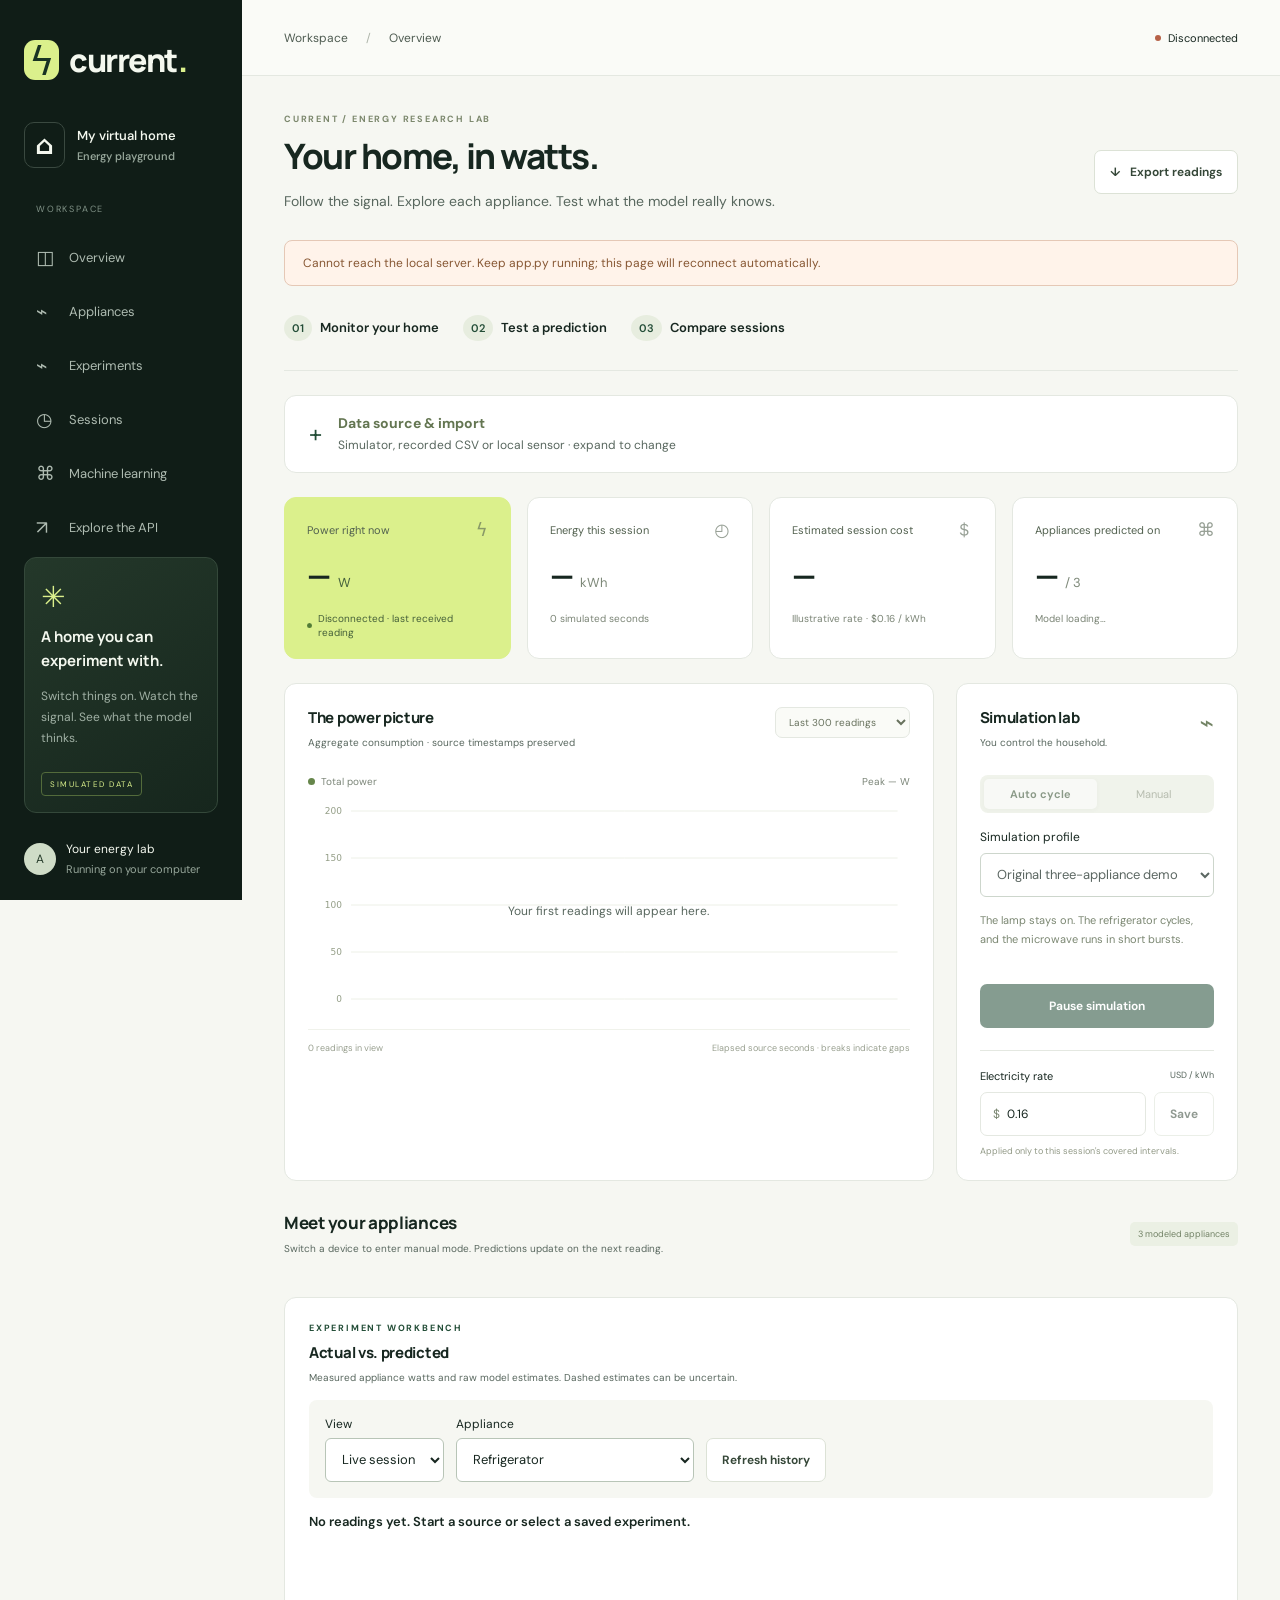
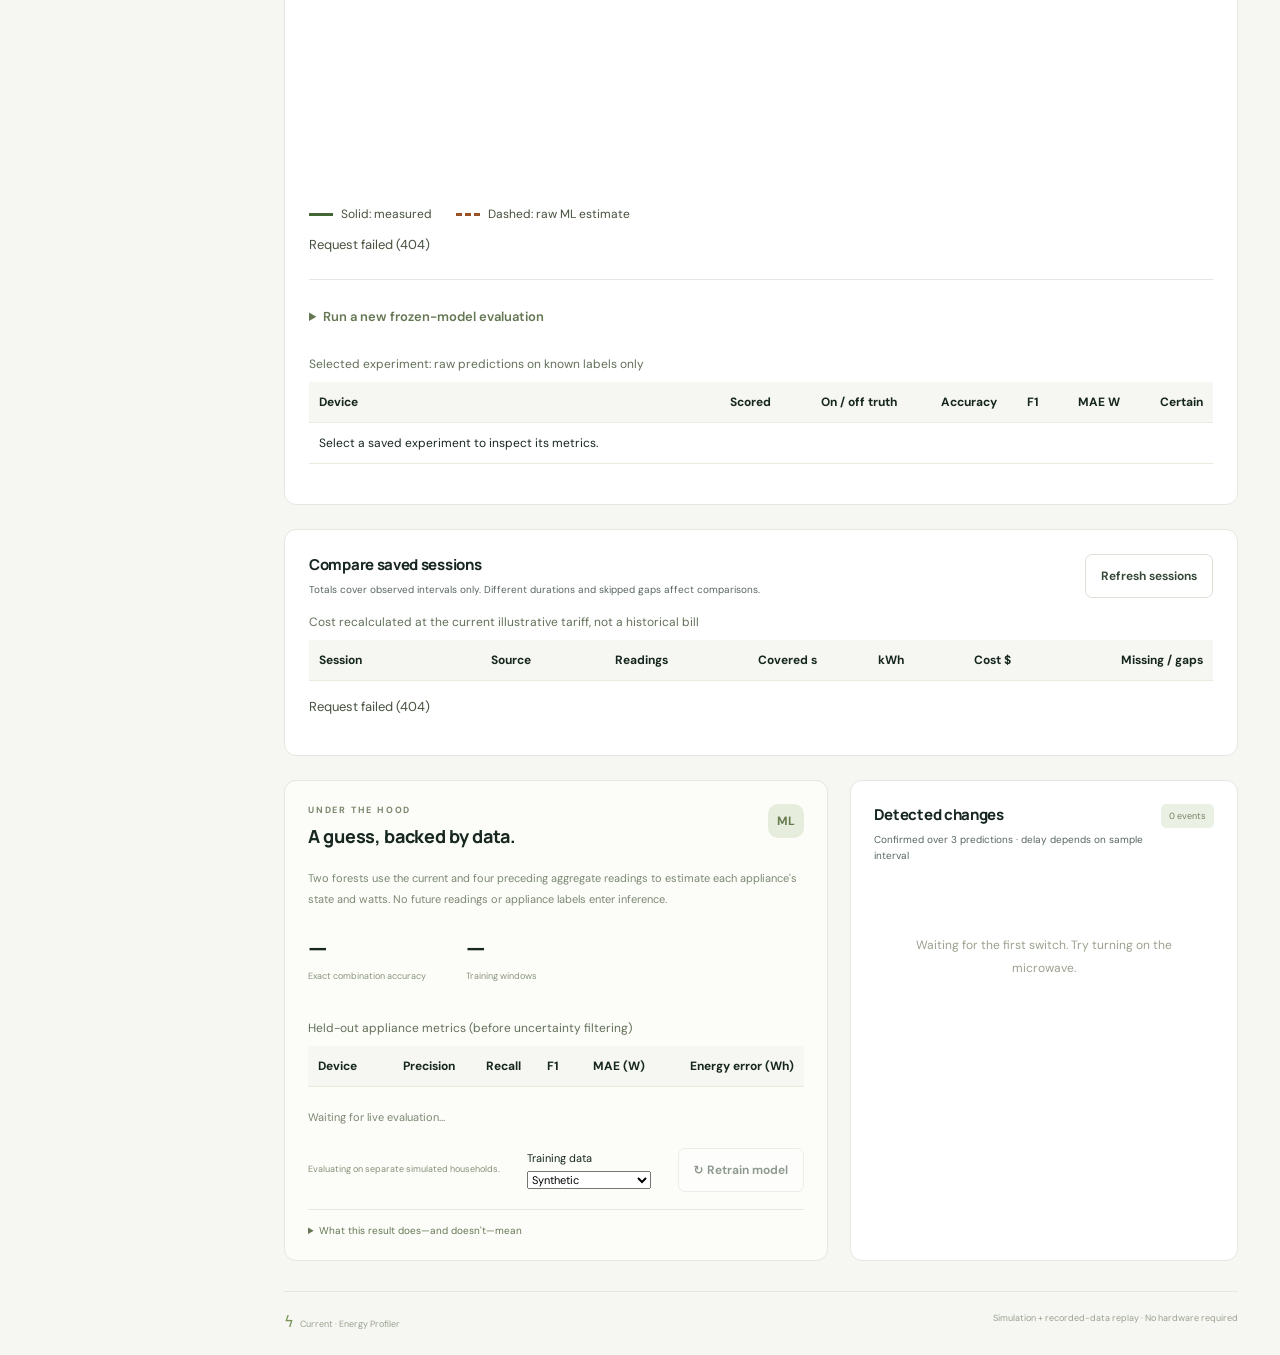
==== static/index.html @ 3058e05d "feat: clarify dashboard navigation and research workspace layout" ====
<!doctype html>
<html lang="en">
  <head>
    <meta charset="UTF-8" />
    <meta name="viewport" content="width=device-width, initial-scale=1" />
    <meta name="theme-color" content="#101b17" />
    <title>Current — Energy Profiler</title>
    <link rel="stylesheet" href="/static/style.css" />
    <script src="/static/app.js" defer></script>
    <script src="/static/experiments.js" defer></script>
  </head>
  <body>
    <a class="skip-link" href="#overview">Skip to dashboard</a>
    <aside class="sidebar">
      <a class="brand" href="#overview"
        ><span class="brand-mark">ϟ</span> current<span class="brand-dot"
          >.</span
        ></a
      >
      <div class="workspace">
        <span class="house-icon">⌂</span>
        <div>My virtual home<small>Energy playground</small></div>
      </div>
      <div class="nav-label">WORKSPACE</div>
      <nav aria-label="Main navigation">
        <a class="nav-item" href="#overview"><span>◫</span> Overview</a>
        <a class="nav-item" href="#appliances"><span>⌁</span> Appliances</a>
        <a class="nav-item" href="#research"><span>⌁</span> Experiments</a>
        <a class="nav-item" href="#sessions"><span>◷</span> Sessions</a>
        <a class="nav-item" href="#model"><span>⌘</span> Machine learning</a>
        <a class="nav-item" href="/docs" target="_blank" rel="noopener"
          ><span>↗</span> Explore the API</a
        >
      </nav>
      <div class="side-note">
        <span class="small-spark">✳</span>
        <h3>A home you can experiment with.</h3>
        <p>Switch things on. Watch the signal. See what the model thinks.</p>
        <span class="simulation-label" id="source-badge">SIMULATED DATA</span>
      </div>
      <div class="sidebar-footer">
        <span class="avatar">A</span>
        <div>Your energy lab<small>Running on your computer</small></div>
      </div>
    </aside>

    <main id="overview">
      <header class="topbar">
        <div class="breadcrumb">Workspace <span>/</span> Overview</div>
        <span id="connection" class="connection">Connecting…</span>
      </header>
      <div class="content">
        <section class="page-heading">
          <div>
            <div class="eyebrow">CURRENT / ENERGY RESEARCH LAB</div>
            <h1>Your home, in watts.</h1>
            <p>Follow the signal. Explore each appliance. Test what the model really knows.</p>
          </div>
          <a
            class="button secondary export"
            href="/api/export.csv"
            aria-label="Export readings as CSV"
            >↓ <span>Export readings</span></a
          >
        </section>
        <div id="error" class="error" role="alert" hidden></div>
        <nav class="journey" aria-label="Dashboard sections">
          <a href="#overview"><span>01</span> Monitor your home</a>
          <a href="#research"><span>02</span> Test a prediction</a>
          <a href="#sessions"><span>03</span> Compare sessions</a>
        </nav>
        <details class="panel source-panel" id="data-source">
          <summary><span><strong id="source-heading">Data source & import</strong><small>Simulator, recorded CSV or local sensor · expand to change</small></span></summary>
          <p class="research-note">Data stays on the server running this app. Changing source starts a new session; saved readings remain available.</p>
          <form id="replay-form" class="source-controls">
            <label>Recording <input id="csv-file" type="file" accept=".csv,text/csv" required /></label>
            <label>Sample interval (seconds) <input id="cadence" type="number" min="0.001" max="3600" step="any" value="1" required /></label>
            <button id="upload" class="button secondary" type="submit">Load CSV</button>
          </form>
          <div class="source-controls">
            <button id="source-simulator" class="button secondary">Start simulator</button>
            <button id="source-replay" class="button secondary">Replay CSV / restart</button>
            <button id="source-sensor" class="button secondary">Wait for local sensor</button>
            <span id="replay-status" role="status">No recording loaded.</span>
          </div>
          <details><summary>CSV format and missing data</summary>
            <p>Required: timestamp,total_watts. Optional measured watts: lamp,refrigerator,microwave.
              Timestamps need a timezone (e.g. 2026-01-01T00:00:00Z). Blank watts mean unknown, not off.
              Use one household per file; 5 MB / 50,000 rows maximum. Replay runs one row per wall-clock second,
              but energy and chart time use original timestamps. Models must match the recording's sample interval.</p>
          </details>
        </details>

        <section class="stats" aria-label="Session statistics">
          <article class="stat primary">
            <div class="stat-label">Power right now <span>ϟ</span></div>
            <div class="stat-number">
              <span id="power">—</span><small>W</small>
            </div>
            <div class="stat-foot">
              <span class="live-dot"></span
              ><span id="power-note">Waiting for a reading</span>
            </div>
          </article>
          <article class="stat">
            <div class="stat-label">Energy this session <span>◴</span></div>
            <div class="stat-number">
              <span id="energy">—</span><small>kWh</small>
            </div>
            <div class="stat-foot" id="duration">0 simulated seconds</div>
          </article>
          <article class="stat">
            <div class="stat-label">Estimated session cost <span>＄</span></div>
            <div class="stat-number"><span id="cost">—</span></div>
            <div class="stat-foot" id="tariff-note">
              Illustrative rate · $0.16 / kWh
            </div>
          </article>
          <article class="stat">
            <div class="stat-label">Appliances predicted on <span>⌘</span></div>
            <div class="stat-number">
              <span id="active">—</span><small>/ 3</small>
            </div>
            <div class="stat-foot" id="score">Model loading…</div>
          </article>
        </section>

        <div class="main-grid">
          <section class="panel chart-panel">
            <div class="panel-heading">
              <div>
                <h2>The power picture</h2>
                <p>Aggregate consumption · source timestamps preserved</p>
              </div>
              <select id="range" aria-label="Chart time range">
                <option value="60">Last 60 readings</option>
                <option value="300" selected>Last 300 readings</option>
                <option value="3600">Last 3,600 readings</option>
              </select>
            </div>
            <div class="chart-key">
              <span><i class="key-dot"></i>Total power</span
              ><span id="peak">Peak — W</span>
            </div>
            <div class="chart-wrap">
              <canvas
                id="chart"
                role="img"
                aria-label="Live total power chart"
              ></canvas>
              <div id="chart-empty">Your first readings will appear here.</div>
            </div>
            <div class="chart-caption">
              <span id="chart-count">0 readings in view</span
              ><span>Elapsed source seconds · breaks indicate gaps</span>
            </div>
          </section>

          <section class="panel lab-panel">
            <div class="panel-heading">
              <div>
                <h2>Simulation lab</h2>
                <p>You control the household.</p>
              </div>
              <span class="lab-icon">⌁</span>
            </div>
            <div class="mode-switch" role="group" aria-label="Simulation mode">
              <button id="auto" aria-pressed="true">Auto cycle</button
              ><button id="manual" aria-pressed="false">Manual</button>
            </div>
            <label class="profile-label">Simulation profile
              <select id="simulation-profile">
                <option value="classic">Original three-appliance demo</option>
                <option value="realistic">Realistic cycles + background + noise</option>
                <option value="expanded">Realistic + experimental washer</option>
              </select>
            </label>
            <p id="mode-description" class="mode-description">
              The lamp stays on. The refrigerator cycles, and the microwave runs
              in short bursts.
            </p>
            <button id="pause" class="button dark full-width">
              Pause simulation
            </button>
            <div class="tariff-section">
              <label for="rate">Electricity rate <span>USD / kWh</span></label>
              <form id="rate-form">
                <div class="input-prefix">
                  <span>$</span
                  ><input
                    id="rate"
                    type="number"
                    min="0"
                    max="10"
                    step="0.001"
                    value="0.16"
                    required
                    aria-label="Electricity rate in dollars per kilowatt-hour"
                  />
                </div>
                <button class="button secondary" type="submit">Save</button>
              </form>
              <small>Applied only to this session's covered intervals.</small>
            </div>
          </section>
        </div>

        <section id="appliances" class="appliances-section">
          <div class="section-heading">
            <div>
              <h2>Meet your appliances</h2>
              <p>
                Switch a device to enter manual mode. Predictions update on the
                next reading.
              </p>
            </div>
            <span class="pill">3 modeled appliances</span>
          </div>
          <div class="appliance-grid" id="appliance-cards"></div>
        </section>

        <section class="panel research-panel" id="research" aria-labelledby="research-heading">
          <div class="panel-heading"><div><div class="eyebrow">EXPERIMENT WORKBENCH</div><h2 id="research-heading">Actual vs. predicted</h2>
            <p>Measured appliance watts and raw model estimates. Dashed estimates can be uncertain.</p></div></div>
          <div class="source-controls">
            <label>View <select id="experiment-view"><option value="">Live session</option></select></label>
            <label>Appliance <select id="comparison-device">
              <option value="refrigerator">Refrigerator</option><option value="lamp">Lamp</option>
              <option value="microwave">Microwave</option><option value="washing_machine">Washing machine (experimental)</option>
            </select></label>
            <button id="refresh-experiments" class="button secondary">Refresh history</button>
          </div>
          <p id="comparison-summary" class="research-note" role="status">Waiting for readings.</p>
          <svg id="comparison-chart" viewBox="0 0 800 230" role="img" aria-label="Appliance measured and estimated power"></svg>
          <div class="comparison-key"><span>Solid: measured</span><span>Dashed: raw ML estimate</span></div>
          <p id="experiment-note" class="research-note"></p>
          <details class="evaluation-settings">
          <summary>Run a new frozen-model evaluation</summary>
          <form id="experiment-form" class="source-controls">
            <label>Frozen-model test <select id="experiment-policy">
              <option value="strict">Strict model timing</option>
              <option value="sample_window">Native-window diagnostic (timing mismatch allowed)</option>
            </select></label>
            <button id="run-experiment" class="button dark">Evaluate loaded CSV — no retraining</button>
          </form>
          <p class="research-note">Diagnostic mode uses consecutive recorded samples and resets across gaps over 16 seconds.
            Its window duration differs from training. It is a stress test, not live validation. Maximum 10,000 rows.</p>
          </details>
          <div class="metrics-scroll"><table class="metrics-table">
            <caption>Selected experiment: raw predictions on known labels only</caption>
            <thead><tr><th>Device</th><th>Scored</th><th>On / off truth</th><th>Accuracy</th><th>F1</th><th>MAE W</th><th>Certain</th></tr></thead>
            <tbody id="experiment-metrics"></tbody>
          </table></div>
          <p id="washer-status" class="research-note"></p>
        </section>
        <section class="panel research-panel" id="sessions" aria-labelledby="sessions-heading">
          <div class="panel-heading"><div><h2 id="sessions-heading">Compare saved sessions</h2>
            <p>Totals cover observed intervals only. Different durations and skipped gaps affect comparisons.</p></div>
            <button id="refresh-sessions" class="button secondary">Refresh sessions</button></div>
          <div class="metrics-scroll"><table class="metrics-table">
            <caption>Cost recalculated at the current illustrative tariff, not a historical bill</caption>
            <thead><tr><th>Session</th><th>Source</th><th>Readings</th><th>Covered s</th><th>kWh</th><th>Cost $</th><th>Missing / gaps</th></tr></thead>
            <tbody id="session-metrics"></tbody>
          </table></div>
          <p id="session-status" class="research-note" role="status"></p>
        </section>
        <div class="bottom-grid">
          <section id="model" class="panel model-panel">
            <div class="panel-heading">
              <div>
                <div class="eyebrow">UNDER THE HOOD</div>
                <h2>A guess, backed by data.</h2>
              </div>
              <span class="model-badge">ML</span>
            </div>
            <p class="model-intro">
              Two forests use the current and four preceding aggregate readings to estimate
              each appliance's state and watts. No future readings or appliance labels enter inference.
            </p>
            <div class="model-metrics">
              <div>
                <strong id="accuracy">—</strong
                ><span>Exact combination accuracy</span>
              </div>
              <div>
                <strong id="training-count">—</strong
                ><span>Training windows</span>
              </div>
            </div>
            <div id="per-device" class="per-device"></div>
            <div class="metrics-scroll"><table class="metrics-table">
              <caption>Held-out appliance metrics (before uncertainty filtering)</caption>
              <thead><tr><th>Device</th><th>Precision</th><th>Recall</th><th>F1</th><th>MAE (W)</th><th>Energy error (Wh)</th></tr></thead>
              <tbody id="metric-rows"></tbody>
            </table></div>
            <p id="baselines" class="model-intro"></p>
            <p id="live-metrics" class="model-intro">Waiting for live evaluation…</p>
            <div class="model-footer">
              <span id="evaluation"
                >Evaluating on separate simulated households.</span
              ><label>Training data <select id="train-source"><option value="synthetic">Synthetic</option><option value="recorded">Loaded labeled CSV</option></select></label><button class="button secondary" id="train">
                ↻ Retrain model
              </button>
            </div>
            <details>
              <summary>What this result does—and doesn't—mean</summary>
              <p id="limitation"></p>
              <p>
                Synthetic evaluation always uses the same 20 held-out households. Recorded training splits
                raw time 70/30 before building windows. Blank labels are excluded, not filled with zero.
                Uploaded data is not automatically proof of real-household accuracy.
              </p>
              <p id="model-provenance"></p>
              <a href="/api/model/report" target="_blank" rel="noopener">Open full evaluation report (JSON)</a>
            </details>
          </section>

          <section class="panel event-panel">
            <div class="panel-heading">
              <div>
                <h2>Detected changes</h2>
                <p>Confirmed over 3 predictions · delay depends on sample interval</p>
              </div>
              <span id="event-count" class="pill">0 events</span>
            </div>
            <ol id="events" class="events">
              <li class="empty-event">
                Waiting for the first switch. Try turning on the microwave.
              </li>
            </ol>
          </section>
        </div>
        <footer class="page-footer">
          <span
            ><span class="brand-mini">ϟ</span> Current · Energy Profiler</span
          ><span>Simulation + recorded-data replay · No hardware required</span>
        </footer>
      </div>
    </main>
    <div id="toast" class="toast" role="status" hidden></div>
  </body>
</html>
---- static/style.css ----
@import url("https://fonts.googleapis.com/css2?family=DM+Sans:wght@400;450;500;550;600;650;700&family=Manrope:wght@400;500;600;650;700;750;800&display=swap");

:root {
  --ink: #172720;
  --muted: #58675e;
  --line: #e4e8e1;
  --paper: #f6f7f2;
  --green: #234d37;
  --lime: #dbf08c;
  --white: #fff;
  --radius: 12px;
  font-family: "DM Sans", system-ui, sans-serif;
  color: var(--ink);
  background: var(--paper);
  font-synthesis: none;
}
* {
  box-sizing: border-box;
}
body {
  margin: 0;
}
button,
input,
select {
  font: inherit;
}
button,
a,
select,
input {
  touch-action: manipulation;
}
button,
a {
  -webkit-tap-highlight-color: transparent;
}
button {
  cursor: pointer;
}
a {
  color: inherit;
  text-decoration: none;
}
button:disabled {
  cursor: wait;
  opacity: 0.55;
}
button:focus-visible,
a:focus-visible,
input:focus-visible,
select:focus-visible,
summary:focus-visible {
  outline: 3px solid #789b37;
  outline-offset: 4px;
}
[hidden] {
  display: none !important;
}
html {
  scroll-behavior: smooth;
  scroll-padding-top: 30px;
}
.sidebar {
  position: fixed;
  inset: 0 auto 0 0;
  width: 242px;
  background: #101d17;
  color: #f4f8ef;
  padding: 38px 24px 24px;
  display: flex;
  flex-direction: column;
  z-index: 5;
}
.brand {
  font-family: Manrope, sans-serif;
  font-size: 32px;
  font-weight: 800;
  letter-spacing: -1.5px;
  display: flex;
  align-items: center;
  gap: 10px;
}
.brand-mark {
  display: grid;
  place-items: center;
  background: var(--lime);
  color: #183323;
  width: 35px;
  height: 40px;
  border-radius: 11px;
  font-size: 39px;
  line-height: 1;
}
.brand-dot {
  color: var(--lime);
  margin-left: -9px;
}
.workspace {
  display: flex;
  align-items: center;
  gap: 12px;
  margin: 40px 0 35px;
  font-size: 13px;
  font-weight: 550;
}
.workspace small,
.sidebar-footer small {
  display: block;
  font-size: 11px;
  color: #96a69a;
  margin-top: 5px;
}
.house-icon {
  border: 1px solid #3a4940;
  border-radius: 10px;
  padding: 5px 10px;
  font-size: 26px;
}
.nav-label {
  font-size: 9px;
  letter-spacing: 1.8px;
  color: #809287;
  margin-bottom: 14px;
  padding-left: 12px;
}
.nav-item {
  display: flex;
  gap: 13px;
  align-items: center;
  padding: 13px 12px;
  font-size: 13px;
  color: #aebbb1;
  border-radius: 8px;
  margin: 3px 0;
}
.nav-item:focus-visible {
  background: #27392b;
  color: var(--lime);
}
.nav-item:hover {
  background: #26372c;
  color: white;
}
.nav-item span {
  font-size: 19px;
  width: 20px;
}
.side-note {
  margin-top: auto;
  border: 1px solid #34483a;
  background: linear-gradient(145deg, #24382a, #16261d);
  border-radius: 12px;
  padding: 20px 16px;
}
.small-spark {
  color: var(--lime);
  font-size: 29px;
}
.side-note h3 {
  font-family: Manrope, sans-serif;
  font-size: 15px;
  line-height: 1.65;
  margin: 9px 0;
}
.side-note p {
  color: #a0b0a4;
  font-size: 12px;
  line-height: 1.75;
  margin-bottom: 22px;
}
.simulation-label {
  font-size: 8px;
  letter-spacing: 1.5px;
  color: var(--lime);
  border: 1px solid #536b3b;
  padding: 6px 8px;
  border-radius: 4px;
}
.sidebar-footer {
  display: flex;
  align-items: center;
  gap: 10px;
  font-size: 12px;
  margin-top: 28px;
}
.avatar {
  display: grid;
  place-items: center;
  width: 32px;
  height: 32px;
  border-radius: 50%;
  background: #cfdcc7;
  color: #273c2b;
}
main {
  margin-left: 242px;
}
.topbar {
  height: 76px;
  display: flex;
  align-items: center;
  justify-content: space-between;
  padding: 0 42px;
  border-bottom: 1px solid var(--line);
  background: #fafbf7;
}
.breadcrumb {
  font-size: 12px;
  color: #4e5b51;
}
.breadcrumb span {
  margin: 0 15px;
  color: #adb4a9;
}
.connection {
  font-size: 11px;
  display: flex;
  align-items: center;
  gap: 7px;
}
.connection:before {
  content: "";
  width: 6px;
  height: 6px;
  background: #a3a7a2;
  border-radius: 50%;
}
.connection.online:before {
  background: #639441;
  box-shadow: 0 0 0 4px #edf3e4;
}
.connection.offline:before {
  background: #b66147;
}
.content {
  max-width: 1550px;
  margin: auto;
  padding: 37px 42px 18px;
}
.page-heading {
  display: flex;
  justify-content: space-between;
  align-items: center;
  gap: 20px;
  margin-bottom: 28px;
}
.eyebrow {
  font-size: 9px;
  letter-spacing: 1.8px;
  font-weight: 700;
  color: #7b876c;
}
.page-heading h1 {
  font-family: Manrope, sans-serif;
  font-size: 35px;
  line-height: 1.3;
  letter-spacing: -1.5px;
  margin: 9px 0 10px;
  font-weight: 750;
}
.page-heading p,
.section-heading p {
  font-size: 14px;
  color: var(--muted);
  margin: 0;
  line-height: 1.6;
}
.button {
  display: inline-flex;
  align-items: center;
  justify-content: center;
  gap: 9px;
  border-radius: 7px;
  padding: 10px 15px;
  font-size: 12px;
  font-weight: 650;
  border: 1px solid transparent;
  white-space: nowrap;
  min-height: 44px;
}
.secondary {
  border-color: #dce2d6;
  background: #fff;
  color: #344637;
}
.secondary:hover {
  background: #edf2e5;
}
.dark {
  background: var(--green);
  color: white;
}
.dark:hover {
  background: #326448;
}
.full-width {
  width: 100%;
}
.export {
  margin-top: 20px;
}
.stats {
  display: grid;
  grid-template-columns: repeat(4, minmax(0, 1fr));
  gap: 16px;
  margin-bottom: 24px;
}
.stat {
  background: white;
  border: 1px solid var(--line);
  border-radius: var(--radius);
  padding: 20px 22px 18px;
  min-height: 151px;
}
.stat.primary {
  background: var(--lime);
  border-color: var(--lime);
}
.stat-label {
  display: flex;
  justify-content: space-between;
  gap: 8px;
  align-items: center;
  font-size: 11px;
  color: #52614f;
}
.stat-label > span {
  font-size: 18px;
  opacity: 0.6;
}
.stat-number {
  font-family: Manrope, sans-serif;
  display: flex;
  align-items: baseline;
  gap: 8px;
  margin: 12px 0 16px;
  font-size: 31px;
  font-weight: 750;
  letter-spacing: -1.2px;
  font-variant-numeric: tabular-nums;
}
.stat-number small {
  font-family: "DM Sans", sans-serif;
  font-size: 13px;
  color: #7e8979;
  letter-spacing: 0;
  font-weight: 400;
}
.stat.primary small {
  color: #45613c;
}
.stat-foot {
  display: flex;
  align-items: center;
  gap: 6px;
  font-size: 10px;
  color: #7a8475;
  line-height: 1.4;
}
.primary .stat-foot {
  color: #456039;
}
.live-dot {
  height: 5px;
  width: 5px;
  border-radius: 50%;
  background: #527c36;
}
.main-grid {
  display: grid;
  grid-template-columns: minmax(0, 2.3fr) minmax(260px, 1fr);
  gap: 22px;
}
.panel {
  background: #fff;
  border: 1px solid var(--line);
  border-radius: var(--radius);
  padding: 23px;
}
.panel-heading {
  display: flex;
  align-items: flex-start;
  justify-content: space-between;
  gap: 14px;
}
.panel-heading h2,
.section-heading h2 {
  font-family: Manrope, sans-serif;
  font-weight: 750;
  font-size: 15px;
  letter-spacing: -0.3px;
  margin: 0 0 7px;
}
.panel-heading p {
  font-size: 10px;
  color: var(--muted);
  margin: 0;
  line-height: 1.6;
}
.panel-heading select {
  border: 1px solid var(--line);
  border-radius: 7px;
  background: #fafbf7;
  color: #68725e;
  padding: 7px 9px;
  font-size: 10px;
  max-width: 145px;
}
.chart-key {
  display: flex;
  justify-content: space-between;
  margin: 24px 0 5px;
  font-size: 10px;
  color: #7b8578;
}
.chart-key > span:first-child {
  display: flex;
  align-items: center;
  gap: 6px;
}
.key-dot {
  width: 7px;
  height: 7px;
  border-radius: 50%;
  background: #66864b;
  display: inline-block;
}
.chart-wrap {
  position: relative;
  height: 236px;
  width: 100%;
}
canvas {
  display: block;
  height: 100%;
  width: 100%;
}
#chart-empty {
  position: absolute;
  inset: 0;
  display: grid;
  place-items: center;
  color: var(--muted);
  font-size: 12px;
}
.chart-caption {
  display: flex;
  justify-content: space-between;
  border-top: 1px solid #f0f2eb;
  padding-top: 12px;
  font-size: 9px;
  color: #99a090;
  gap: 8px;
}
.lab-icon {
  font-size: 24px;
  color: #738465;
}
.mode-switch {
  display: grid;
  grid-template-columns: 1fr 1fr;
  background: #f0f3eb;
  border-radius: 8px;
  padding: 4px;
  margin-top: 24px;
}
.mode-switch button {
  background: transparent;
  border: 0;
  color: #89917f;
  font-size: 11px;
  padding: 8px;
  border-radius: 5px;
}
.mode-switch button[aria-pressed="true"] {
  background: white;
  color: #3a5238;
  box-shadow: 0 1px 5px #20321a0b;
  font-weight: 650;
}
.mode-description {
  font-size: 11px;
  line-height: 1.7;
  color: #7b8772;
  min-height: 55px;
  margin: 14px 0 18px;
}
.tariff-section {
  margin-top: 22px;
  border-top: 1px solid var(--line);
  padding-top: 18px;
}
.tariff-section label {
  display: flex;
  justify-content: space-between;
  font-size: 11px;
  margin-bottom: 9px;
}
.tariff-section label span {
  font-size: 9px;
  color: var(--muted);
}
#rate-form {
  display: flex;
  gap: 8px;
}
.input-prefix {
  display: flex;
  align-items: center;
  border: 1px solid var(--line);
  border-radius: 7px;
  flex: 1;
  min-width: 0;
}
.input-prefix > span {
  padding-left: 12px;
  font-size: 12px;
  color: #7b8772;
}
.input-prefix input {
  border: 0;
  background: transparent;
  width: 100%;
  min-width: 0;
  padding: 10px 7px;
  font-size: 12px;
  color: var(--ink);
}
.tariff-section small {
  display: block;
  font-size: 9px;
  color: #929a87;
  margin-top: 9px;
}
.appliances-section {
  margin-top: 30px;
  scroll-margin-top: 20px;
}
.section-heading {
  display: flex;
  justify-content: space-between;
  align-items: center;
  gap: 10px;
  margin-bottom: 16px;
}
.section-heading h2 {
  font-size: 17px;
}
.section-heading p {
  font-size: 10px;
}
.pill {
  font-size: 9px;
  color: #738367;
  background: #ebf0e4;
  border-radius: 5px;
  padding: 6px 8px;
  white-space: nowrap;
}
.appliance-grid {
  display: grid;
  grid-template-columns: repeat(3, minmax(0, 1fr));
  gap: 18px;
}
.appliance-card {
  background: white;
  border: 1px solid var(--line);
  border-radius: 12px;
  padding: 20px;
}
.device-top {
  display: flex;
  align-items: center;
  justify-content: space-between;
}
.device-icon {
  width: 38px;
  height: 38px;
  display: grid;
  place-items: center;
  border-radius: 10px;
  background: #f1f4e9;
  color: #71875b;
}
.device-icon svg {
  width: 22px;
  height: 22px;
  stroke: currentColor;
  fill: none;
  stroke-width: 1.5;
  stroke-linecap: round;
  stroke-linejoin: round;
}
.toggle {
  width: 33px;
  height: 20px;
  border: 0;
  background: #dce1d8;
  border-radius: 20px;
  padding: 3px;
  position: relative;
}
.toggle:after {
  content: "";
  position: absolute;
  top: 3px;
  left: 3px;
  width: 14px;
  height: 14px;
  border-radius: 50%;
  background: white;
  transition: left 0.15s;
}
.toggle[aria-checked="true"] {
  background: #688954;
}
.toggle[aria-checked="true"]:after {
  left: 16px;
}
.device-name {
  font-family: Manrope, sans-serif;
  font-size: 13px;
  font-weight: 750;
  margin: 14px 0 5px;
}
.device-description {
  font-size: 10px;
  color: #919a88;
}
.device-power {
  display: flex;
  align-items: baseline;
  justify-content: space-between;
  margin: 17px 0 14px;
}
.device-power strong {
  font-family: Manrope, sans-serif;
  font-size: 24px;
  font-weight: 650;
  letter-spacing: -0.8px;
}
.device-power strong small {
  font-family: "DM Sans", sans-serif;
  font-size: 11px;
  font-weight: 400;
  letter-spacing: 0;
  color: #86917a;
  margin-left: 5px;
}
.device-power > span {
  font-size: 9px;
  color: #7d8774;
}
.device-bottom {
  padding-top: 12px;
  border-top: 1px solid var(--line);
  display: flex;
  justify-content: space-between;
  gap: 8px;
  font-size: 9px;
  color: #7c8872;
}
.device-bottom .prediction {
  color: #50713d;
}
.prediction.mismatch {
  color: #a16c27;
}
.bottom-grid {
  display: grid;
  grid-template-columns: minmax(0, 1.4fr) minmax(0, 1fr);
  gap: 22px;
  margin-top: 24px;
}
.model-panel {
  background: #fcfdf9;
}
.model-panel h2 {
  margin-top: 8px;
  font-size: 18px;
}
.model-badge {
  padding: 9px;
  background: #e7eddd;
  border-radius: 10px;
  font-size: 12px;
  color: #657c4e;
  font-weight: 700;
}
.model-intro {
  font-size: 11px;
  line-height: 1.9;
  color: #7b8772;
  max-width: 510px;
  margin: 13px 0 20px;
}
.model-metrics {
  display: flex;
  gap: 40px;
}
.model-metrics strong {
  display: block;
  font-family: Manrope, sans-serif;
  font-size: 25px;
  letter-spacing: -1px;
}
.model-metrics span {
  display: block;
  font-size: 9px;
  color: #89937e;
  margin-top: 5px;
}
.per-device {
  display: flex;
  gap: 6px 14px;
  flex-wrap: wrap;
  margin: 19px 0;
  font-size: 9px;
  color: #6d7d61;
}
.per-device span {
  background: #eef3e6;
  padding: 5px 7px;
  border-radius: 4px;
}
.model-footer {
  display: flex;
  align-items: center;
  justify-content: space-between;
  gap: 15px;
  margin-top: 20px;
}
.model-footer > span {
  font-size: 9px;
  line-height: 1.7;
  color: #859076;
  max-width: 220px;
}
details {
  border-top: 1px solid var(--line);
  margin-top: 17px;
  padding-top: 14px;
  font-size: 10px;
  color: #7f8b73;
}
summary {
  cursor: pointer;
  color: #647652;
}
details p {
  line-height: 1.8;
}
.events {
  padding: 0;
  list-style: none;
  max-height: 290px;
  overflow-y: auto;
  margin: 20px 0 0;
}
.event {
  display: flex;
  gap: 11px;
  align-items: center;
  padding: 12px 0;
  border-bottom: 1px solid #eef1e8;
}
.event:last-child {
  border-bottom: 0;
}
.event-icon {
  display: grid;
  place-items: center;
  width: 29px;
  height: 29px;
  border-radius: 8px;
  background: #eaf1de;
  color: #708950;
  font-size: 16px;
  flex-shrink: 0;
}
.event-icon.off {
  background: #f1f0eb;
  color: #9a9b8d;
}
.event-body {
  flex: 1;
  min-width: 0;
}
.event-body strong {
  display: block;
  font-size: 11px;
  font-weight: 550;
}
.event-body small {
  font-size: 9px;
  color: #8d9782;
  display: block;
  margin-top: 4px;
}
.event-delta {
  font-size: 10px;
  color: #738566;
  white-space: nowrap;
  font-variant-numeric: tabular-nums;
}
.empty-event {
  color: #99a18e;
  font-size: 12px;
  text-align: center;
  line-height: 1.9;
  padding: 50px 22px;
}
.page-footer {
  display: flex;
  justify-content: space-between;
  margin-top: 30px;
  border-top: 1px solid var(--line);
  padding: 20px 0 5px;
  color: #98a08f;
  font-size: 9px;
}
.brand-mini {
  color: #779456;
  font-size: 15px;
  margin-right: 4px;
}
.error {
  padding: 14px 18px;
  border: 1px solid #e5c8b6;
  background: #fff3ea;
  color: #875733;
  border-radius: 8px;
  font-size: 12px;
  margin-bottom: 20px;
}
.toast {
  position: fixed;
  bottom: 25px;
  left: 50%;
  transform: translateX(-50%);
  background: #1d3425;
  color: white;
  border: 1px solid #668354;
  padding: 13px 23px;
  border-radius: 9px;
  box-shadow: 0 6px 25px #0002;
  font-size: 12px;
  z-index: 10;
}
@media (min-width: 1550px) {
  .content {
    padding-top: 45px;
  }
  .stat-number {
    font-size: 38px;
  }
  .chart-wrap {
    height: 258px;
  }
  .stat {
    padding: 24px;
  }
}
@media (max-width: 1180px) {
  .sidebar {
    width: 200px;
    padding: 30px 18px;
  }
  .brand {
    font-size: 28px;
  }
  main {
    margin-left: 200px;
  }
  .content {
    padding: 28px 25px;
  }
  .topbar {
    padding: 0 25px;
  }
  .stats {
    gap: 10px;
  }
  .stat {
    padding: 17px 14px;
  }
  .stat-number {
    font-size: 26px;
  }
  .stat-label {
    font-size: 10px;
  }
  .main-grid {
    gap: 15px;
    grid-template-columns: minmax(0, 1.7fr) minmax(250px, 1fr);
  }
  .panel {
    padding: 19px;
  }
  .appliance-grid {
    gap: 12px;
  }
  .appliance-card {
    padding: 17px;
  }
  .bottom-grid {
    gap: 15px;
  }
  .model-footer {
    align-items: flex-start;
  }
  .page-heading h1 {
    font-size: 31px;
  }
}
@media (max-width: 950px) {
  .sidebar {
    width: 76px;
    padding: 25px 16px;
  }
  .brand {
    font-size: 0;
    gap: 0;
  }
  .brand-dot,
  .workspace,
  .nav-label,
  .side-note,
  .sidebar-footer {
    display: none;
  }
  .brand-mark {
    font-size: 39px;
  }
  .sidebar nav {
    margin-top: 35px;
  }
  .nav-item {
    font-size: 0;
    gap: 0;
    padding: 13px 10px;
  }
  .nav-item span {
    font-size: 21px;
  }
  main {
    margin-left: 76px;
  }
  .stats {
    grid-template-columns: repeat(2, 1fr);
  }
  .stat-number {
    font-size: 32px;
  }
  .main-grid {
    grid-template-columns: minmax(0, 1.7fr) minmax(235px, 1fr);
  }
  .bottom-grid {
    grid-template-columns: 1fr 1fr;
  }
  .model-metrics {
    gap: 25px;
  }
  .model-footer {
    flex-direction: column;
  }
}
@media (max-width: 720px) {
  .sidebar {
    position: static;
    width: 100%;
    height: 66px;
    flex-direction: row;
    align-items: center;
    padding: 12px 20px;
    justify-content: space-between;
  }
  .brand {
    font-size: 24px;
    gap: 8px;
  }
  .brand-mark {
    height: 32px;
    width: 28px;
    font-size: 31px;
    border-radius: 8px;
  }
  .brand-dot {
    display: inline;
  }
  .sidebar nav {
    display: flex;
    margin: 0;
  }
  .nav-item {
    padding: 8px;
  }
  .nav-item:nth-child(n + 3) {
    display: none;
  }
  main {
    margin-left: 0;
  }
  .topbar {
    height: 49px;
    padding: 0 20px;
  }
  .content {
    padding: 26px 20px 12px;
  }
  .page-heading {
    align-items: flex-start;
    gap: 8px;
  }
  .page-heading h1 {
    font-size: 28px;
    letter-spacing: -1px;
  }
  .page-heading p {
    font-size: 11px;
  }
  .eyebrow {
    font-size: 8px;
    letter-spacing: 1.2px;
  }
  .export {
    padding: 8px 10px;
    margin-top: 24px;
    font-size: 16px;
  }
  .export span {
    display: none;
  }
  .main-grid,
  .bottom-grid {
    grid-template-columns: 1fr;
  }
  .chart-wrap {
    height: 230px;
  }
  .appliance-grid {
    grid-template-columns: 1fr;
  }
  .appliance-card {
    display: grid;
    grid-template-columns: 1fr 1fr;
    gap: 0 15px;
  }
  .device-top {
    grid-column: 1 / -1;
  }
  .device-name {
    margin-bottom: 5px;
  }
  .device-description {
    grid-column: 1;
    grid-row: 3;
  }
  .device-power {
    grid-column: 2;
    grid-row: 2 / 4;
    align-self: center;
    margin: 0;
  }
  .device-power > span {
    display: none;
  }
  .device-bottom {
    grid-column: 1 / -1;
    margin-top: 15px;
  }
  .section-heading .pill {
    display: none;
  }
  .model-footer {
    flex-direction: row;
    align-items: center;
  }
  .stat-label {
    font-size: 10px;
  }
  .stat-number {
    font-size: 29px;
  }
  .stat-foot {
    font-size: 9px;
  }
  .panel-heading h2 {
    font-size: 14px;
  }
  .panel-heading select {
    font-size: 9px;
    max-width: 123px;
  }
  .page-footer {
    gap: 20px;
    line-height: 1.7;
  }
  .page-footer > span:last-child {
    text-align: right;
  }
  .chart-caption {
    font-size: 8px;
  }
  .mode-description {
    min-height: 0;
  }
  .lab-panel .panel-heading p {
    font-size: 11px;
  }
  .toast {
    width: calc(100% - 40px);
    text-align: center;
  }
}
@media (prefers-reduced-motion: reduce) {
  html {
    scroll-behavior: auto;
  }
  * {
    transition: none !important;
  }
}
.source-panel { margin-bottom: 24px; }
.source-controls { display: flex; flex-wrap: wrap; align-items: end; gap: 12px; margin: 14px 0; }
.source-controls label { display: grid; gap: 6px; font-size: 12px; min-width: 0; }
.source-controls input { padding: 8px; border: 1px solid #ccd5c5; border-radius: 6px; max-width: 100%; }
.source-controls input[type=file] { width: 100%; min-width: 0; }
.source-controls input[type=number] { width: 120px; }
#replay-status { font-size: 12px; overflow-wrap: anywhere; }
.metrics-scroll { overflow-x: auto; margin: 16px 0; }
.metrics-table { width: 100%; border-collapse: collapse; font-size: 11px; white-space: nowrap; }
.metrics-table caption { text-align: left; margin-bottom: 10px; color: #626f59; }
.metrics-table th, .metrics-table td { padding: 8px 6px; border-bottom: 1px solid #e7ecdf; text-align: right; }
.metrics-table th:first-child { text-align: left; }
.model-footer { flex-wrap: wrap; gap: 12px; }
.bottom-grid > * { min-width: 0; }
.model-footer label { font-size: 11px; display: grid; gap: 6px; }
#model-provenance { overflow-wrap: anywhere; }
.research-panel { margin: 24px 0; padding: 24px; }
.research-note { font-size: 12px; line-height: 1.6; overflow-wrap: anywhere; color: #46513e; }
.research-panel select { max-width: 100%; min-width: 0; }
.research-panel .source-controls label { max-width: 100%; }
#comparison-chart { display: block; width: 100%; height: auto; min-height: 160px; }
.comparison-key { display: flex; flex-wrap: wrap; gap: 24px; font-size: 12px; color: #46513e; }
.profile-label { display: grid; gap: 8px; font-size: 12px; margin-top: 16px; }
.profile-label select { max-width: 100%; width: 100%; }
.skip-link { position: fixed; top: -100px; left: 16px; z-index: 20; background: var(--white); padding: 16px; border: 2px solid var(--green); }
.skip-link:focus { top: 16px; }
.journey { display: flex; flex-wrap: wrap; gap: 8px 24px; border-bottom: 1px solid var(--line); padding: 0 0 20px; margin-bottom: 24px; }
.journey a { display: flex; align-items: center; gap: 8px; min-height: 44px; font-size: 13px; font-weight: 600; }
.journey span { color: var(--green); background: #e7eddf; border-radius: 50%; padding: 6px 8px; font-size: 11px; }
.journey a:hover { text-decoration: underline; text-underline-offset: 5px; }
.source-panel { padding: 16px 24px; }
.source-panel > summary { display: flex; align-items: center; gap: 16px; cursor: pointer; min-height: 44px; list-style: none; }
.source-panel > summary::before { content: '+'; font-size: 24px; color: var(--green); }
.source-panel[open] > summary::before { content: '−'; }
.source-panel > summary strong { display: block; font-size: 14px; }
.source-panel > summary small { display: block; color: var(--muted); font-size: 12px; margin-top: 4px; line-height: 1.5; }
.source-panel[open] > summary { padding-bottom: 16px; border-bottom: 1px solid var(--line); margin-bottom: 16px; }
.research-panel .eyebrow { margin-bottom: 8px; color: var(--green); }
.research-panel .source-controls { padding: 16px; background: var(--paper); border-radius: 8px; }
.source-controls select, .profile-label select { min-height: 44px; padding: 8px 12px; border: 1px solid #b8c5b7; border-radius: 6px; background: var(--white); color: var(--ink); font-size: 13px; }
.evaluation-settings { border-top: 1px solid var(--line); padding-top: 16px; margin-top: 24px; }
.evaluation-settings summary { cursor: pointer; font-size: 13px; font-weight: 600; min-height: 44px; padding: 12px 0; }
.metrics-table { font-size: 12px; font-variant-numeric: tabular-nums; }
.metrics-table th { background: var(--paper); color: var(--ink); }
.metrics-table th, .metrics-table td { padding: 12px 10px; }
.metrics-table tbody tr:hover { background: #f3f6ee; }
.metrics-table td:first-child { text-align: left; }
.comparison-key span::before { content: ''; display: inline-block; vertical-align: middle; width: 24px; border-top: 3px solid #426635; margin-right: 8px; }
.comparison-key span:last-child::before { border-color: #995127; border-top-style: dashed; }
.research-note { font-size: 13px; }
#comparison-summary { font-weight: 600; color: var(--ink); }
section[id] { scroll-margin-top: 24px; }
.sidebar { overflow-y: auto; }
@media (max-width: 400px) {
  .stats { grid-template-columns: minmax(0, 1fr); }
  .stat { min-height: 0; }
}
@media (max-width: 600px) {
  .journey { gap: 4px 16px; }
  .journey a { font-size: 12px; }
  .source-panel { padding: 12px 16px; }
  .source-controls .button { white-space: normal; }
}
@media (max-width: 600px) {
  .research-panel { padding: 16px; }
  .research-panel .panel-heading { flex-wrap: wrap; gap: 12px; }
  .research-panel .source-controls { align-items: stretch; }
  .research-panel .source-controls > * { width: 100%; }
}
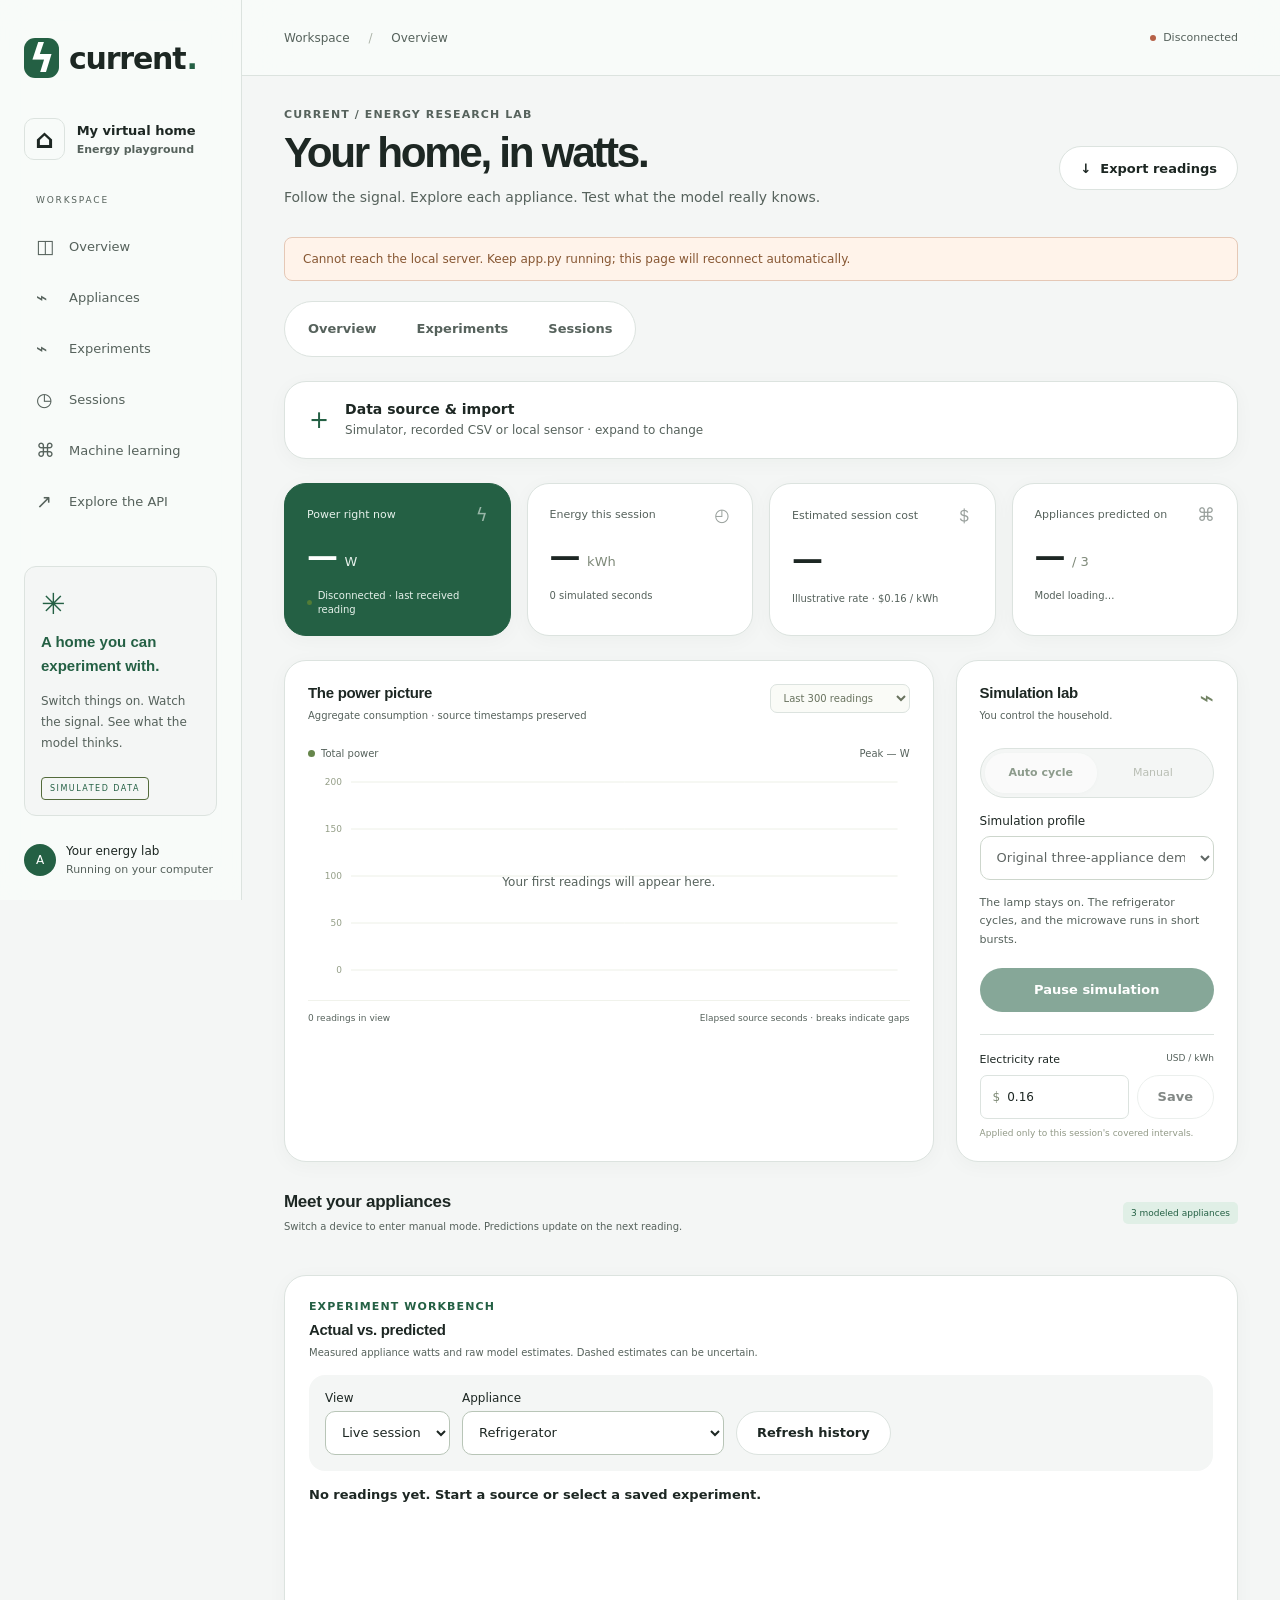
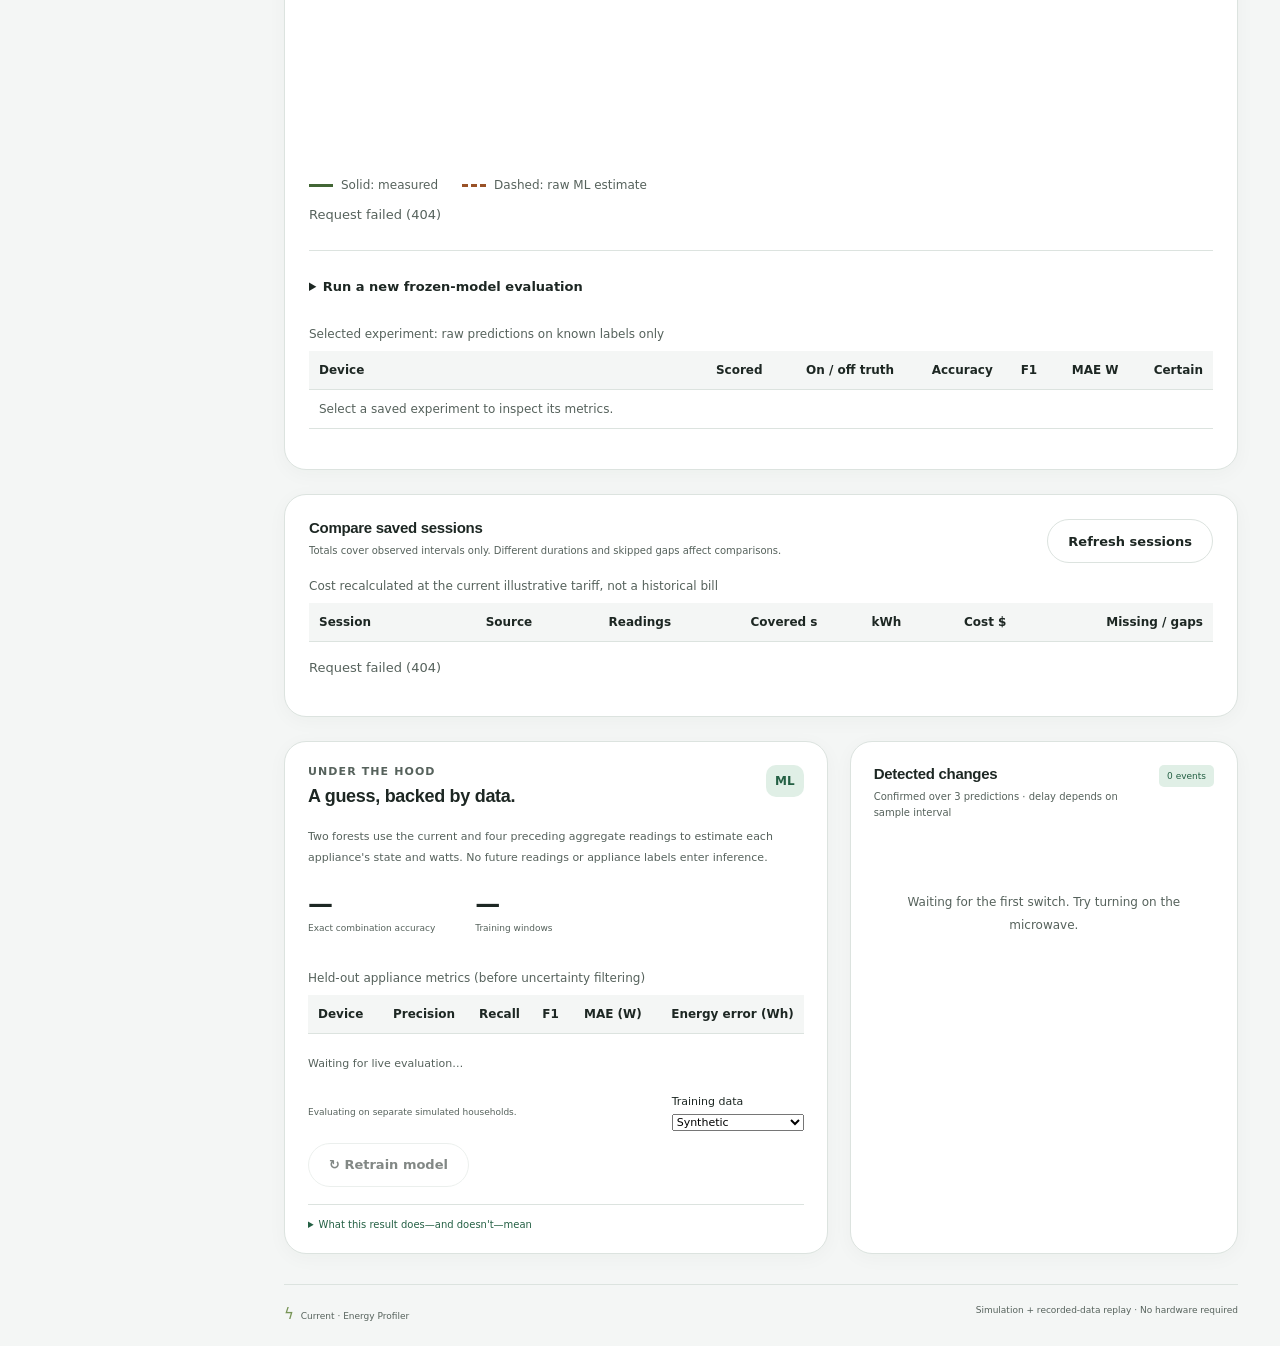
==== commit 0de7b951: "feat: add fluid dashboard styling and independent-house research findings" ====
--- a/static/index.html
+++ b/static/index.html
@@ -6,6 +6,7 @@
     <meta name="theme-color" content="#101b17" />
     <title>Current — Energy Profiler</title>
     <link rel="stylesheet" href="/static/style.css" />
+    <link rel="stylesheet" href="/static/fluid.css" />
     <script src="/static/app.js" defer></script>
     <script src="/static/experiments.js" defer></script>
   </head>
@@ -65,9 +66,9 @@
         </section>
         <div id="error" class="error" role="alert" hidden></div>
         <nav class="journey" aria-label="Dashboard sections">
-          <a href="#overview"><span>01</span> Monitor your home</a>
-          <a href="#research"><span>02</span> Test a prediction</a>
-          <a href="#sessions"><span>03</span> Compare sessions</a>
+          <a href="#overview">Overview</a>
+          <a href="#research">Experiments</a>
+          <a href="#sessions">Sessions</a>
         </nav>
         <details class="panel source-panel" id="data-source">
           <summary><span><strong id="source-heading">Data source & import</strong><small>Simulator, recorded CSV or local sensor · expand to change</small></span></summary>
--- a/static/style.css
+++ b/static/style.css
@@ -1,5 +1,3 @@
-@import url("https://fonts.googleapis.com/css2?family=DM+Sans:wght@400;450;500;550;600;650;700&family=Manrope:wght@400;500;600;650;700;750;800&display=swap");
-
 :root {
   --ink: #172720;
   --muted: #58675e;
--- a/static/fluid.css
+++ b/static/fluid.css
@@ -0,0 +1,103 @@
+/* Web interpretation of HIG: glass on navigation, solid surfaces for evidence. */
+:root {
+  --ink: #1d2723;
+  --muted: #56625c;
+  --paper: #f4f6f5;
+  --white: #ffffff;
+  --green: #246044;
+  --lime: #e0efe6;
+  --line: #dce3df;
+  --glass: rgba(248, 251, 249, .92);
+  --radius: 22px;
+  --font: -apple-system, BlinkMacSystemFont, 'Segoe UI', system-ui, sans-serif;
+  font-family: var(--font);
+  color-scheme: light;
+}
+body, .brand, h1, h2, h3, .stat-number, .stat-number small,
+.device-name, .device-power strong, .device-power strong small,
+.model-metrics strong { font-family: var(--font); }
+.sidebar { background: var(--glass); color: var(--ink); border-right: 1px solid var(--line); }
+.sidebar small, .sidebar p, .nav-label, .nav-item { color: var(--muted); }
+.brand { font-size: 30px; letter-spacing: -1.2px; }
+.brand-mark, .avatar { background: var(--green); color: #fff; }
+.brand-dot { color: var(--green); }
+.workspace, .sidebar-footer { color: var(--ink); }
+.house-icon { border-color: var(--line); }
+.side-note { background: var(--paper); border: 1px solid var(--line); }
+.side-note h3, .small-spark, .simulation-label { color: var(--green); }
+.nav-item:hover, .nav-item:focus-visible { background: var(--lime); color: var(--green); }
+.topbar { background: var(--glass); border-bottom: 1px solid var(--line); }
+.breadcrumb, .connection { color: var(--muted); }
+.content { max-width: 1440px; padding-top: 32px; }
+.page-heading h1 { font-size: clamp(2rem, 3.3vw, 3.5rem); font-weight: 650; letter-spacing: -.055em; line-height: 1.08; }
+.page-heading p { max-width: 38rem; line-height: 1.65; }
+.eyebrow { color: var(--muted); font-size: .6875rem; letter-spacing: .1em; }
+.panel, .stat, .appliance-card { background: var(--white); border-color: var(--line); box-shadow: 0 4px 20px rgba(25, 48, 35, .035); }
+.stat.primary { background: var(--green); color: #fff; border-color: var(--green); }
+.stat.primary .stat-label, .stat.primary .stat-foot, .stat.primary small { color: #e6f1eb; }
+.stat-number { font-weight: 600; letter-spacing: -.045em; }
+.stat-label, .stat-foot, .mode-description, .model-intro, .panel-heading p,
+.chart-key, .chart-caption, .research-note { color: var(--muted); }
+.journey { width: fit-content; max-width: 100%; gap: 4px; padding: 5px; border: 1px solid var(--line); border-radius: 999px; background: var(--white); }
+.journey a { padding: 0 18px; border-radius: 999px; color: var(--muted); }
+.journey a:hover, .journey a:focus-visible { background: var(--lime); color: var(--green); text-decoration: none; }
+.button { border-radius: 999px; min-height: 44px; padding: 11px 20px; font-size: .8125rem; }
+.secondary { background: var(--white); border-color: var(--line); color: var(--ink); }
+.secondary:hover { background: var(--lime); }
+.dark { background: var(--green); color: #fff; }
+.dark:hover { background: #194d34; }
+.source-controls select, .profile-label select, input { border-radius: 10px; }
+.mode-switch { background: var(--paper); border: 1px solid var(--line); border-radius: 999px; padding: 4px; }
+.mode-switch button { border-radius: 999px; min-height: 40px; }
+.research-panel .source-controls { border-radius: 16px; }
+.metrics-table th { background: var(--paper); }
+.metrics-table caption, .metrics-table td { color: var(--muted); }
+.metrics-table th, .metrics-table td { border-color: var(--line); }
+.metrics-table tbody tr:hover { background: var(--paper); }
+#comparison-chart { background: #fff; border-radius: 12px; }
+.comparison-key { color: var(--muted); }
+.device-description, .device-power strong small, .device-power > span,
+.device-bottom, .model-metrics span, .per-device, .model-footer > span,
+details, .event-body small, .event-delta, .empty-event, .page-footer { color: var(--muted); }
+.device-bottom .prediction, summary { color: var(--green); }
+.prediction.mismatch { color: #9b5620; }
+.per-device span, .device-icon, .pill, .model-badge { background: var(--lime); color: var(--green); }
+.source-panel > summary, .evaluation-settings summary { color: var(--ink); }
+:focus-visible { outline-color: var(--green); }
+@supports (backdrop-filter: blur(1px)) {
+  .sidebar, .topbar { backdrop-filter: blur(22px) saturate(1.15); -webkit-backdrop-filter: blur(22px) saturate(1.15); }
+}
+@media (prefers-reduced-motion: no-preference) {
+  .button, .nav-item, .journey a { transition: background-color 180ms ease, box-shadow 180ms ease, transform 180ms ease; }
+  .button:active { transform: scale(.98); }
+  details[open] > :not(summary) { animation: reveal 180ms ease-out; }
+  @keyframes reveal { from { opacity: 0; transform: translateY(-4px); } to { opacity: 1; transform: none; } }
+}
+@media (max-width: 700px) {
+  .journey { width: 100%; justify-content: space-between; }
+  .journey a { padding: 0 10px; font-size: .75rem; }
+  .page-heading { align-items: flex-start; }
+  .content { padding-top: 24px; }
+  .panel, .stat, .appliance-card { border-radius: 18px; }
+}
+@media (prefers-color-scheme: dark) {
+  :root { --ink: #e9efec; --muted: #b5c2bb; --paper: #151b18; --white: #202923; --green: #94d2ac; --lime: #2e4437; --line: #3d4c43; --glass: rgba(28, 37, 31, .95); color-scheme: dark; }
+  .stat.primary, .dark, .brand-mark, .avatar { background: #285f43; color: #fff; }
+  .stat.primary { border-color: #397654; }
+  .dark:hover { background: #337c56; }
+  .mode-switch button, .input-prefix, input, select { background: var(--white); color: var(--ink); }
+  .mode-switch button[aria-pressed=true] { background: var(--lime); color: var(--ink); }
+  .appliance-card, .appliance-card.on, .appliance-card.off { background: var(--white); }
+  .appliance-card p, .appliance-card small, .appliance-card .status { color: var(--muted); }
+  .chart-wrap { background: #fff; border-radius: 12px; }
+  .pill, .device-icon, .model-badge { background: var(--lime); color: var(--ink); }
+  .device-bottom .prediction.mismatch { color: #efb575; }
+}
+@media (prefers-reduced-transparency: reduce), (prefers-contrast: more) {
+  .sidebar, .topbar { background: var(--white); backdrop-filter: none; -webkit-backdrop-filter: none; }
+  .panel, .stat, .button, .appliance-card { border-width: 2px; box-shadow: none; }
+}
+@media (prefers-reduced-motion: reduce) {
+  html { scroll-behavior: auto; }
+  *, *::before, *::after { animation: none !important; transition: none !important; }
+}
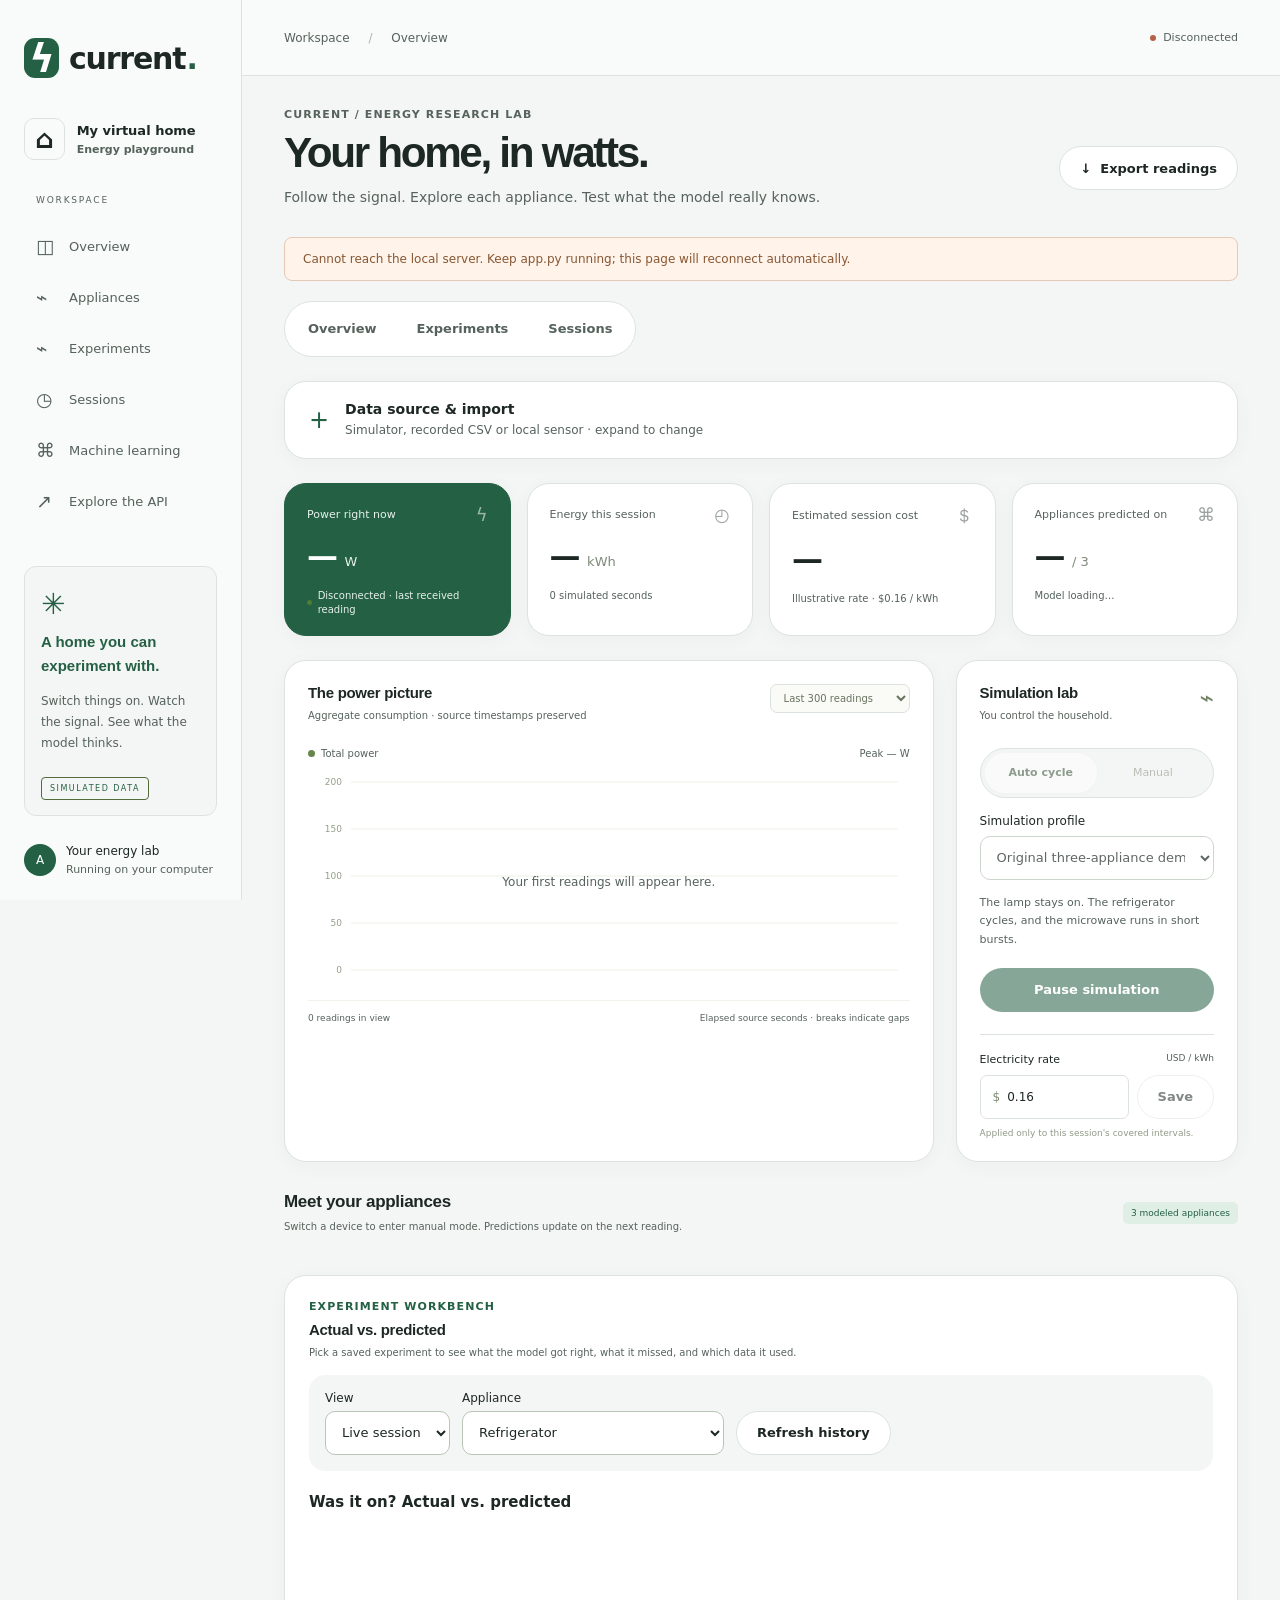
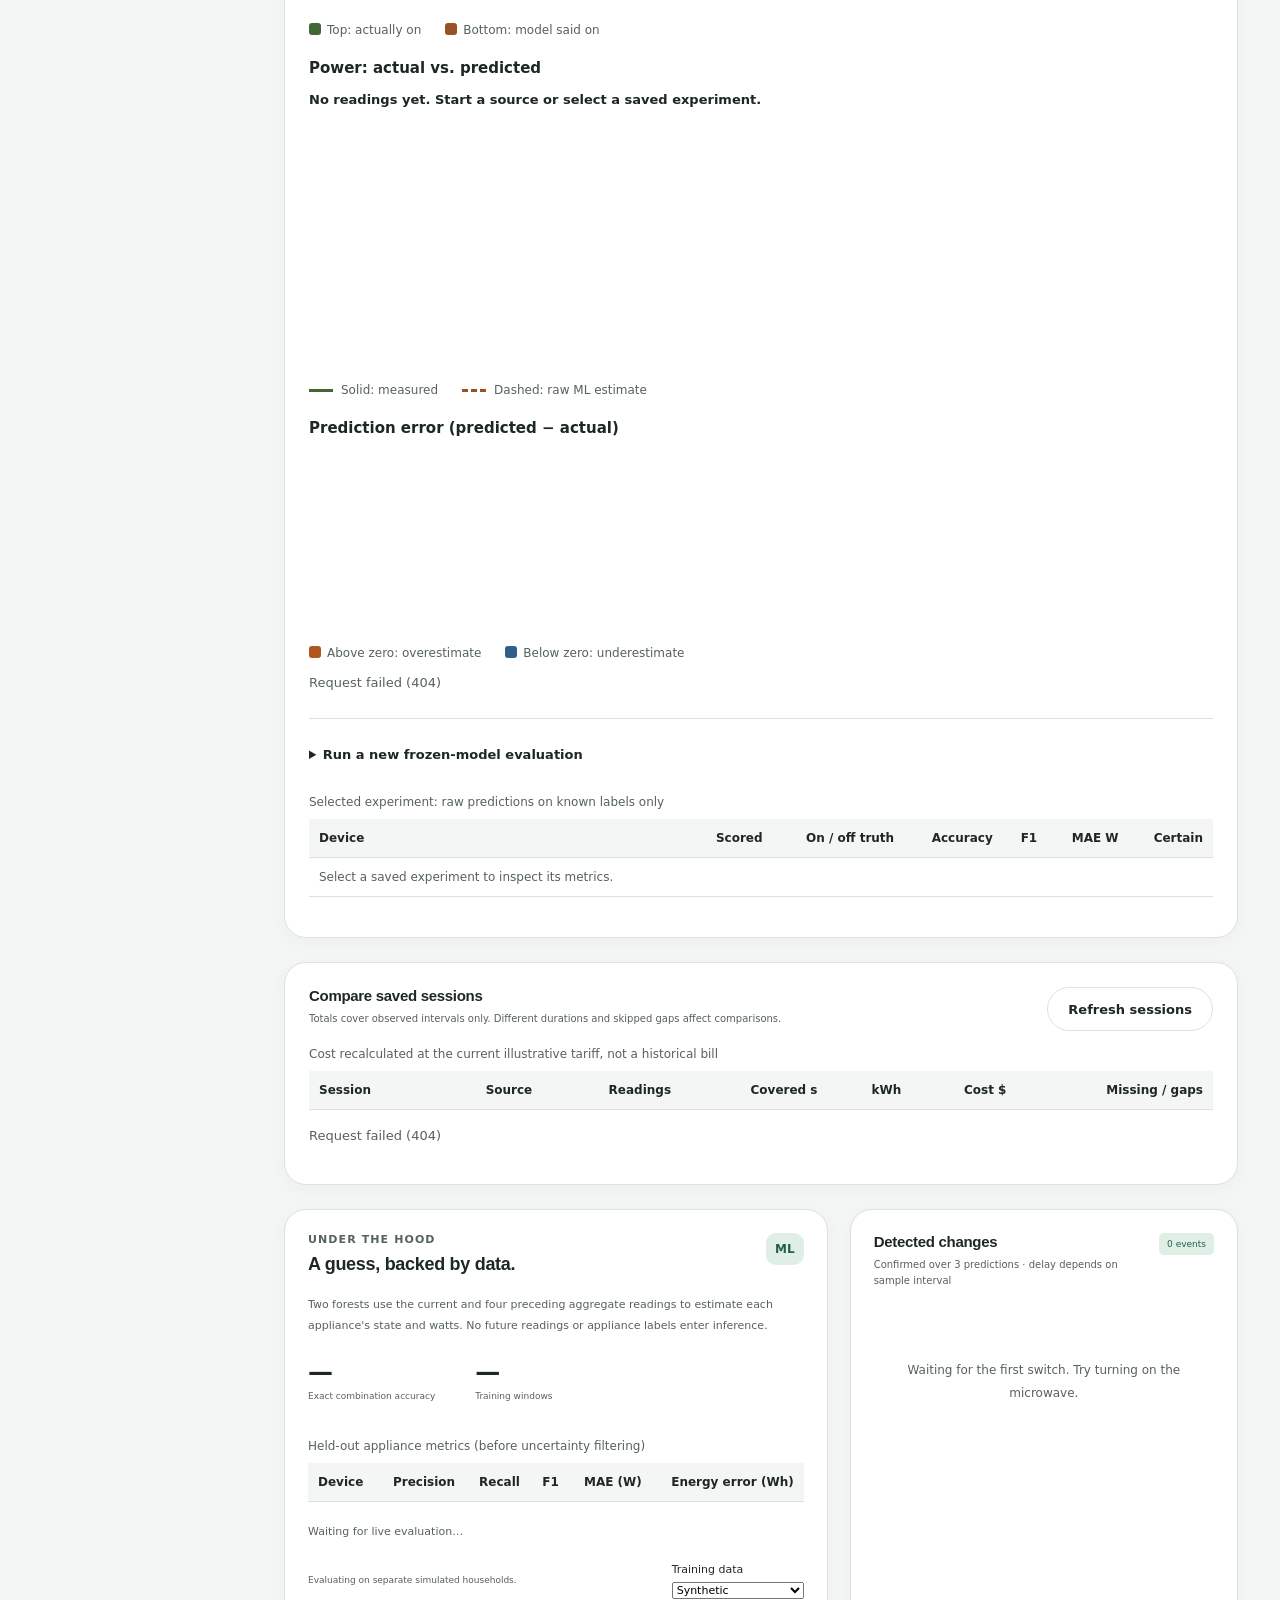
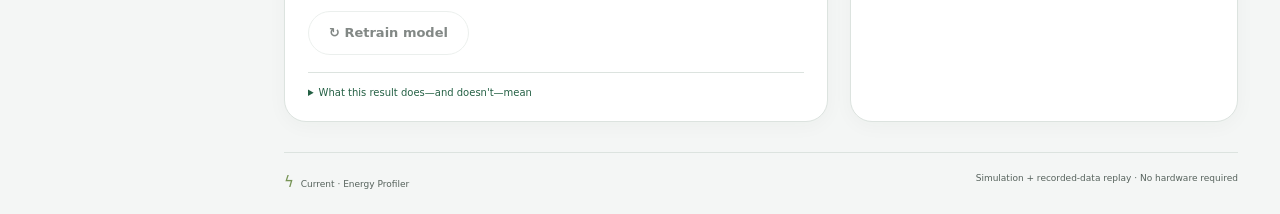
==== commit 62631c48: "feat: explain ML results on the dashboard (Step 14) Saved experiments now show TESTED ON / TRAINED O" ====
--- a/static/index.html
+++ b/static/index.html
@@ -222,7 +222,7 @@
 
         <section class="panel research-panel" id="research" aria-labelledby="research-heading">
           <div class="panel-heading"><div><div class="eyebrow">EXPERIMENT WORKBENCH</div><h2 id="research-heading">Actual vs. predicted</h2>
-            <p>Measured appliance watts and raw model estimates. Dashed estimates can be uncertain.</p></div></div>
+            <p>Pick a saved experiment to see what the model got right, what it missed, and which data it used.</p></div></div>
           <div class="source-controls">
             <label>View <select id="experiment-view"><option value="">Live session</option></select></label>
             <label>Appliance <select id="comparison-device">
@@ -231,9 +231,23 @@
             </select></label>
             <button id="refresh-experiments" class="button secondary">Refresh history</button>
           </div>
+          <div id="result-summary" class="result-summary" hidden>
+            <div class="data-badges"><span id="evaluation-badge" class="data-badge"></span><span id="training-badge" class="data-badge"></span></div>
+            <dl id="result-facts" class="result-facts"></dl>
+            <p id="result-explanation" class="result-explanation"></p>
+          </div>
+          <h3 class="chart-title">Was it on? Actual vs. predicted</h3>
+          <p id="state-summary" class="research-note"></p>
+          <svg id="state-chart" class="research-chart" viewBox="0 0 800 84" role="img" aria-label="Actual and predicted on periods"></svg>
+          <div class="comparison-key swatch-key"><span><i class="swatch actual"></i>Top: actually on</span><span><i class="swatch predicted"></i>Bottom: model said on</span></div>
+          <h3 class="chart-title">Power: actual vs. predicted</h3>
           <p id="comparison-summary" class="research-note" role="status">Waiting for readings.</p>
-          <svg id="comparison-chart" viewBox="0 0 800 230" role="img" aria-label="Appliance measured and estimated power"></svg>
+          <svg id="comparison-chart" class="research-chart" viewBox="0 0 800 230" role="img" aria-label="Appliance measured and estimated power"></svg>
           <div class="comparison-key"><span>Solid: measured</span><span>Dashed: raw ML estimate</span></div>
+          <h3 class="chart-title">Prediction error (predicted − actual)</h3>
+          <p id="error-summary" class="research-note"></p>
+          <svg id="error-chart" class="research-chart" viewBox="0 0 800 170" role="img" aria-label="Prediction error over time"></svg>
+          <div class="comparison-key swatch-key"><span><i class="swatch over"></i>Above zero: overestimate</span><span><i class="swatch under"></i>Below zero: underestimate</span></div>
           <p id="experiment-note" class="research-note"></p>
           <details class="evaluation-settings">
           <summary>Run a new frozen-model evaluation</summary>
--- a/static/fluid.css
+++ b/static/fluid.css
@@ -64,6 +64,23 @@
 .per-device span, .device-icon, .pill, .model-badge { background: var(--lime); color: var(--green); }
 .source-panel > summary, .evaluation-settings summary { color: var(--ink); }
 :focus-visible { outline-color: var(--green); }
+.research-chart { width: 100%; height: auto; background: #fff; border-radius: 12px; }
+.chart-title { margin: 22px 0 6px; font-size: .9375rem; font-weight: 600; color: var(--ink); }
+.result-summary { margin: 16px 0 4px; padding: 18px; border: 1px solid var(--line); border-radius: 16px; background: var(--paper); }
+.data-badges { display: flex; flex-wrap: wrap; gap: 8px; margin-bottom: 14px; }
+.data-badge { padding: 5px 12px; border-radius: 999px; font-size: .6875rem; font-weight: 700; letter-spacing: .08em; }
+.data-badge.real { background: var(--green); color: #fff; }
+.data-badge.synthetic { background: #6a3f8f; color: #fff; }
+.data-badge.none { background: var(--white); color: var(--muted); border: 1px solid var(--line); }
+.result-facts { display: grid; grid-template-columns: repeat(auto-fit, minmax(140px, 1fr)); gap: 12px 20px; margin: 0; }
+.result-facts div { min-width: 0; }
+.result-facts dt { font-size: .6875rem; color: var(--muted); letter-spacing: .04em; }
+.result-facts dd { margin: 2px 0 0; font-size: 1rem; font-weight: 600; color: var(--ink); overflow-wrap: anywhere; font-variant-numeric: tabular-nums; }
+.result-explanation { margin: 14px 0 0; line-height: 1.6; color: var(--ink); max-width: 60rem; }
+.swatch-key span::before { content: none; }
+.swatch { display: inline-block; width: 12px; height: 12px; margin-right: 6px; border-radius: 3px; vertical-align: -1px; }
+.swatch.actual { background: #426635; } .swatch.predicted { background: #995127; }
+.swatch.over { background: #b0561f; } .swatch.under { background: #2f5f8a; }
 @supports (backdrop-filter: blur(1px)) {
   .sidebar, .topbar { backdrop-filter: blur(22px) saturate(1.15); -webkit-backdrop-filter: blur(22px) saturate(1.15); }
 }
@@ -92,6 +109,8 @@
   .chart-wrap { background: #fff; border-radius: 12px; }
   .pill, .device-icon, .model-badge { background: var(--lime); color: var(--ink); }
   .device-bottom .prediction.mismatch { color: #efb575; }
+  .data-badge.real { background: #285f43; }
+  .data-badge.synthetic { background: #7d52a3; }
 }
 @media (prefers-reduced-transparency: reduce), (prefers-contrast: more) {
   .sidebar, .topbar { background: var(--white); backdrop-filter: none; -webkit-backdrop-filter: none; }
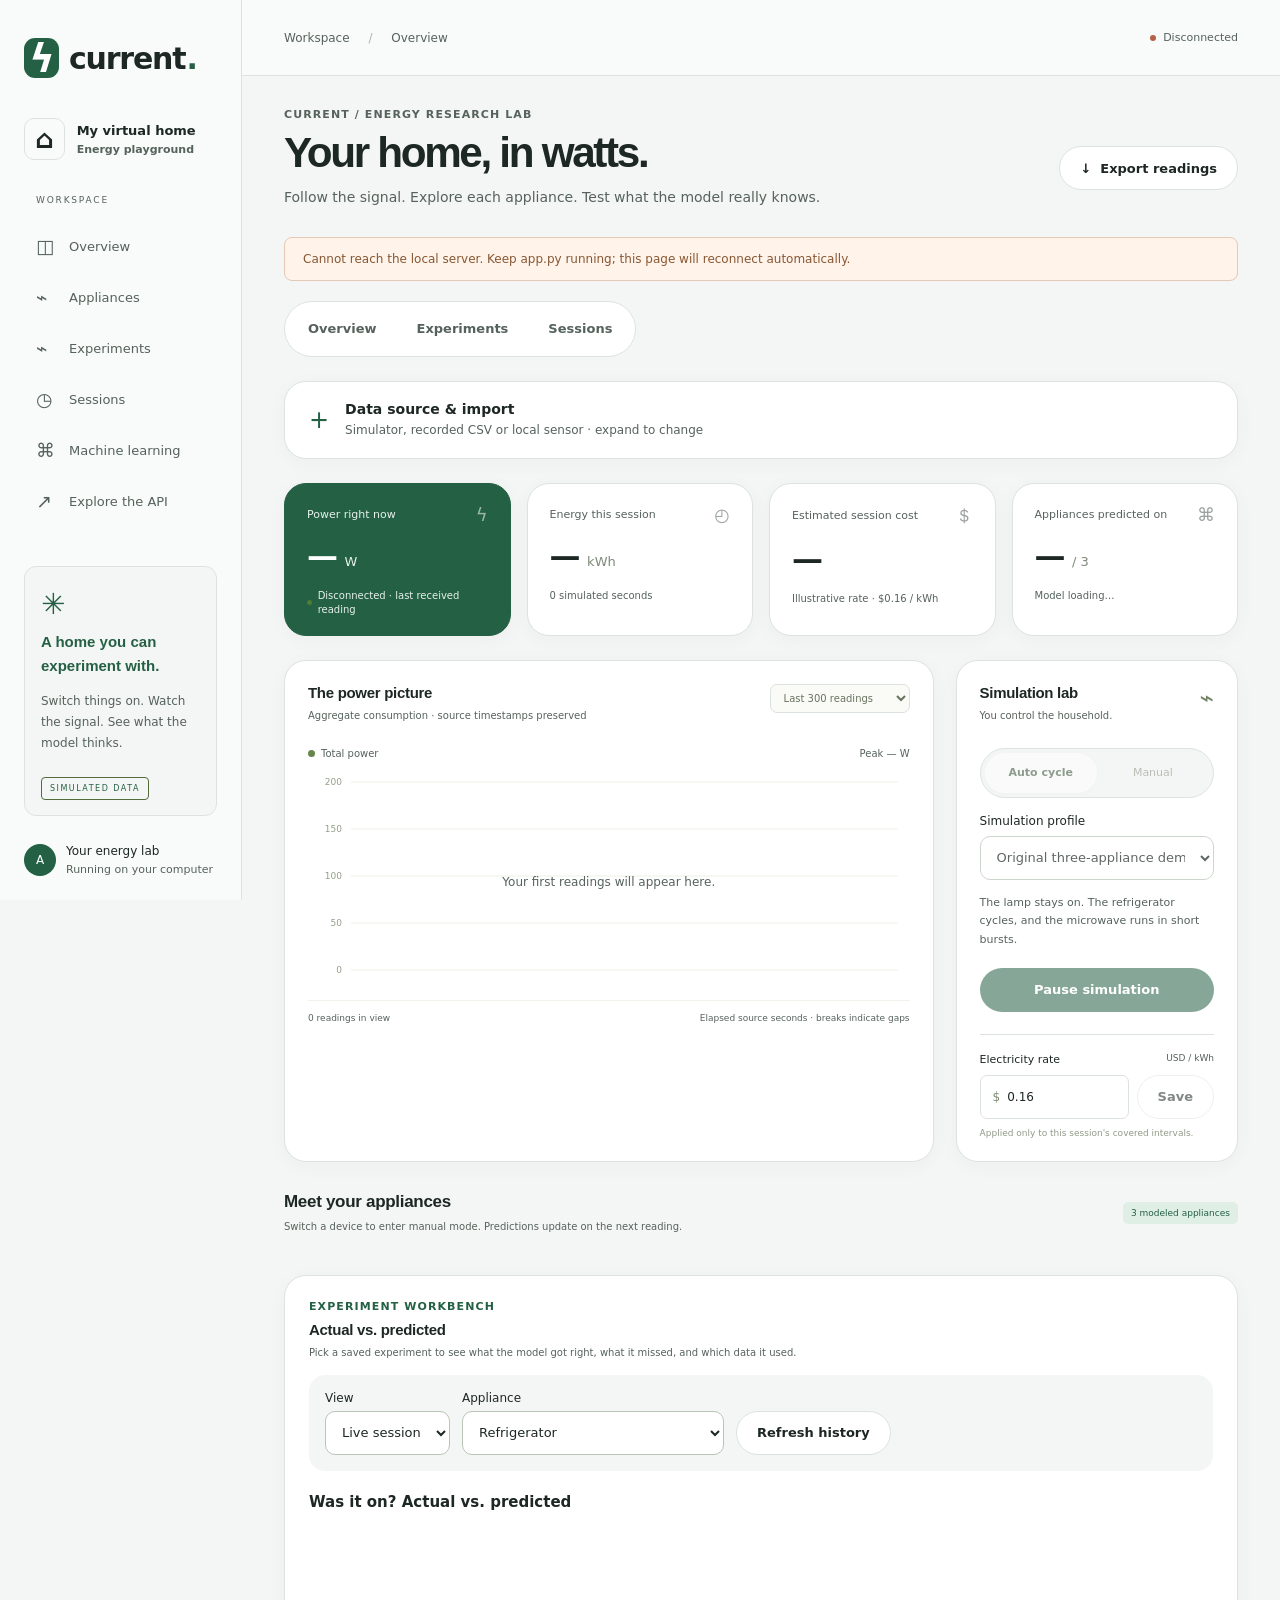
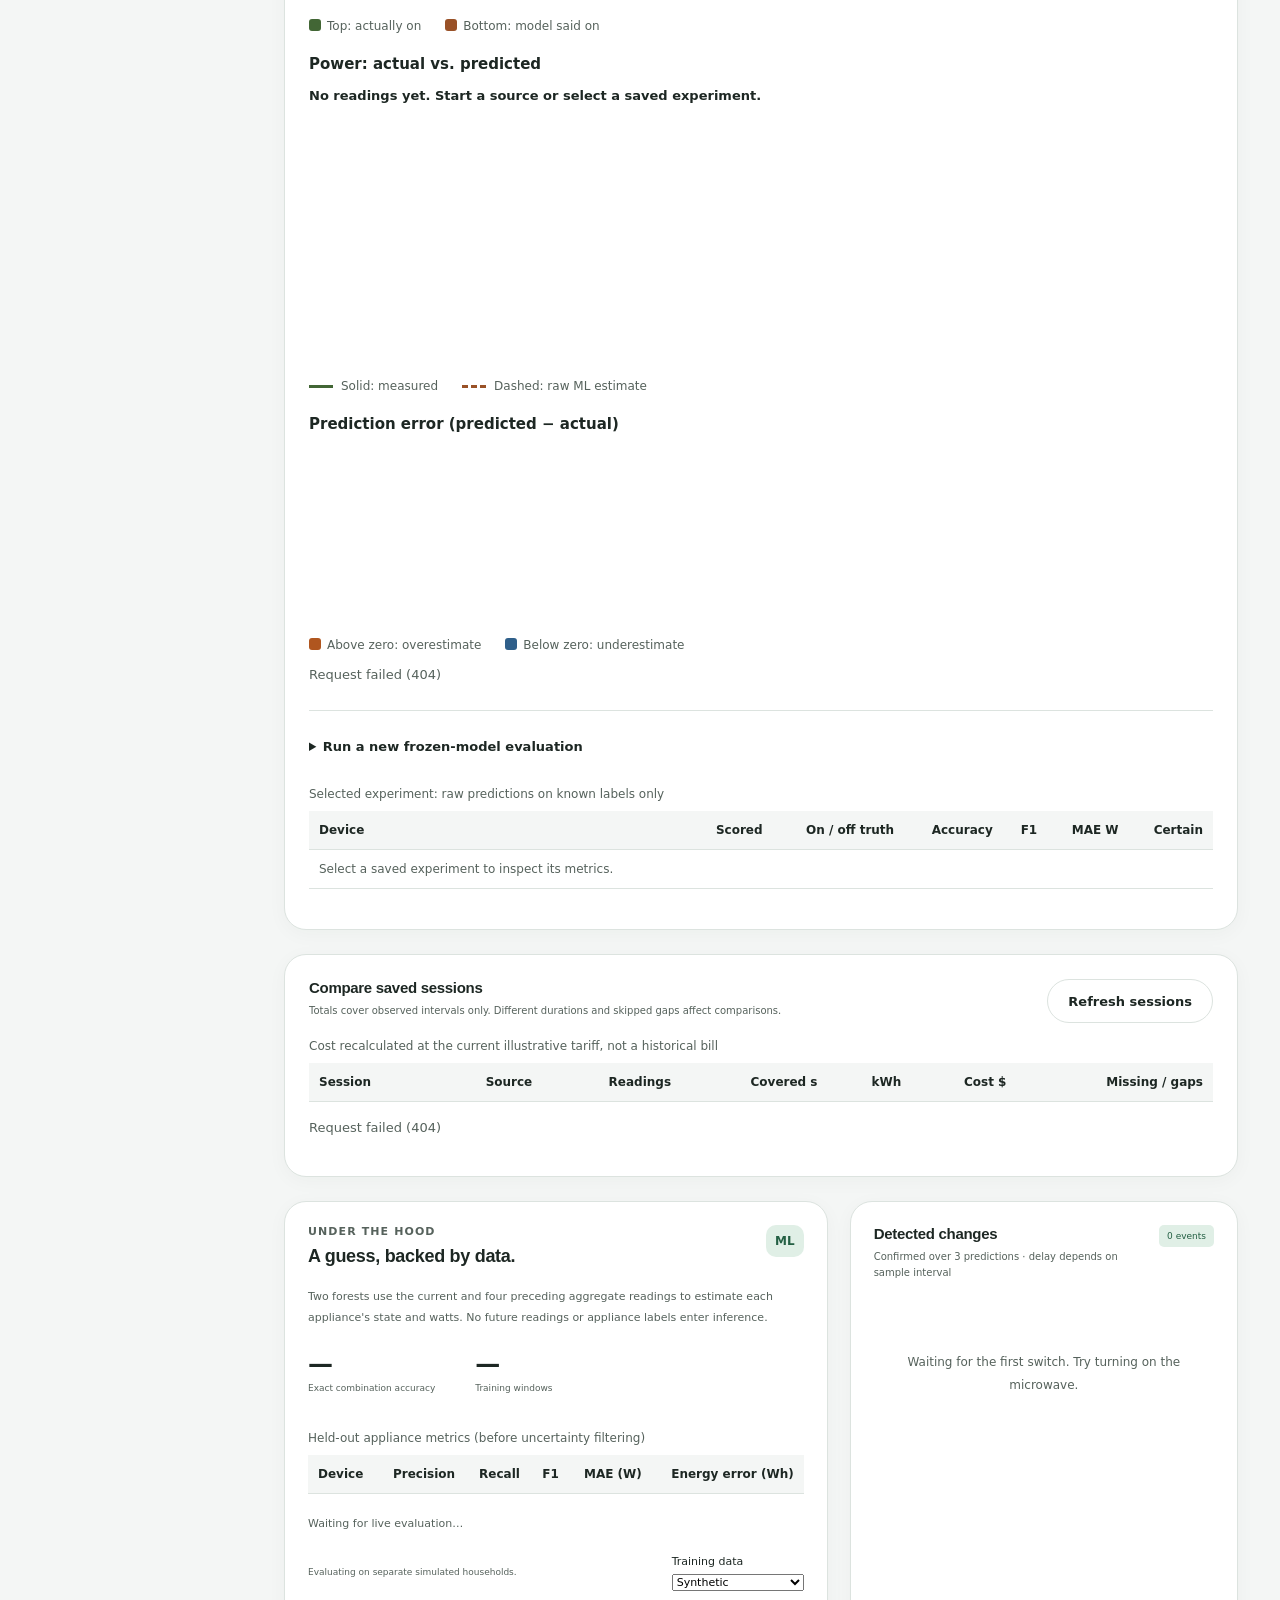
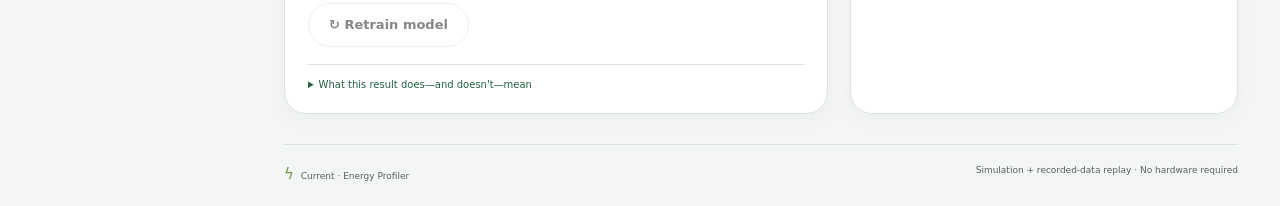
==== commit 182510f0: "feat: finish Step 14 experiment visualization Clearer picker wording ("trained on synthetic data, te" ====
--- a/static/index.html
+++ b/static/index.html
@@ -238,15 +238,15 @@
           </div>
           <h3 class="chart-title">Was it on? Actual vs. predicted</h3>
           <p id="state-summary" class="research-note"></p>
-          <svg id="state-chart" class="research-chart" viewBox="0 0 800 84" role="img" aria-label="Actual and predicted on periods"></svg>
+          <div class="chart-scroll" tabindex="0" role="region" aria-label="On/off chart; scroll sideways on small screens"><svg id="state-chart" class="research-chart" viewBox="0 0 800 84" role="img" aria-label="Actual and predicted on periods"></svg></div>
           <div class="comparison-key swatch-key"><span><i class="swatch actual"></i>Top: actually on</span><span><i class="swatch predicted"></i>Bottom: model said on</span></div>
           <h3 class="chart-title">Power: actual vs. predicted</h3>
           <p id="comparison-summary" class="research-note" role="status">Waiting for readings.</p>
-          <svg id="comparison-chart" class="research-chart" viewBox="0 0 800 230" role="img" aria-label="Appliance measured and estimated power"></svg>
+          <div class="chart-scroll" tabindex="0" role="region" aria-label="Power chart; scroll sideways on small screens"><svg id="comparison-chart" class="research-chart" viewBox="0 0 800 230" role="img" aria-label="Appliance measured and estimated power"></svg></div>
           <div class="comparison-key"><span>Solid: measured</span><span>Dashed: raw ML estimate</span></div>
           <h3 class="chart-title">Prediction error (predicted − actual)</h3>
           <p id="error-summary" class="research-note"></p>
-          <svg id="error-chart" class="research-chart" viewBox="0 0 800 170" role="img" aria-label="Prediction error over time"></svg>
+          <div class="chart-scroll" tabindex="0" role="region" aria-label="Error chart; scroll sideways on small screens"><svg id="error-chart" class="research-chart" viewBox="0 0 800 170" role="img" aria-label="Prediction error over time"></svg></div>
           <div class="comparison-key swatch-key"><span><i class="swatch over"></i>Above zero: overestimate</span><span><i class="swatch under"></i>Below zero: underestimate</span></div>
           <p id="experiment-note" class="research-note"></p>
           <details class="evaluation-settings">
--- a/static/fluid.css
+++ b/static/fluid.css
@@ -65,6 +65,9 @@
 .source-panel > summary, .evaluation-settings summary { color: var(--ink); }
 :focus-visible { outline-color: var(--green); }
 .research-chart { width: 100%; height: auto; background: #fff; border-radius: 12px; }
+/* Dense time series stay legible on phones: the chart scrolls sideways, never the page. */
+.chart-scroll { overflow-x: auto; border-radius: 12px; }
+.chart-scroll .research-chart { display: block; min-width: 560px; min-height: 0; }
 .chart-title { margin: 22px 0 6px; font-size: .9375rem; font-weight: 600; color: var(--ink); }
 .result-summary { margin: 16px 0 4px; padding: 18px; border: 1px solid var(--line); border-radius: 16px; background: var(--paper); }
 .data-badges { display: flex; flex-wrap: wrap; gap: 8px; margin-bottom: 14px; }
@@ -72,7 +75,7 @@
 .data-badge.real { background: var(--green); color: #fff; }
 .data-badge.synthetic { background: #6a3f8f; color: #fff; }
 .data-badge.none { background: var(--white); color: var(--muted); border: 1px solid var(--line); }
-.result-facts { display: grid; grid-template-columns: repeat(auto-fit, minmax(140px, 1fr)); gap: 12px 20px; margin: 0; }
+.result-facts { display: grid; grid-template-columns: repeat(auto-fit, minmax(max(120px, 22%), 1fr)); gap: 12px 20px; margin: 0; }
 .result-facts div { min-width: 0; }
 .result-facts dt { font-size: .6875rem; color: var(--muted); letter-spacing: .04em; }
 .result-facts dd { margin: 2px 0 0; font-size: 1rem; font-weight: 600; color: var(--ink); overflow-wrap: anywhere; font-variant-numeric: tabular-nums; }
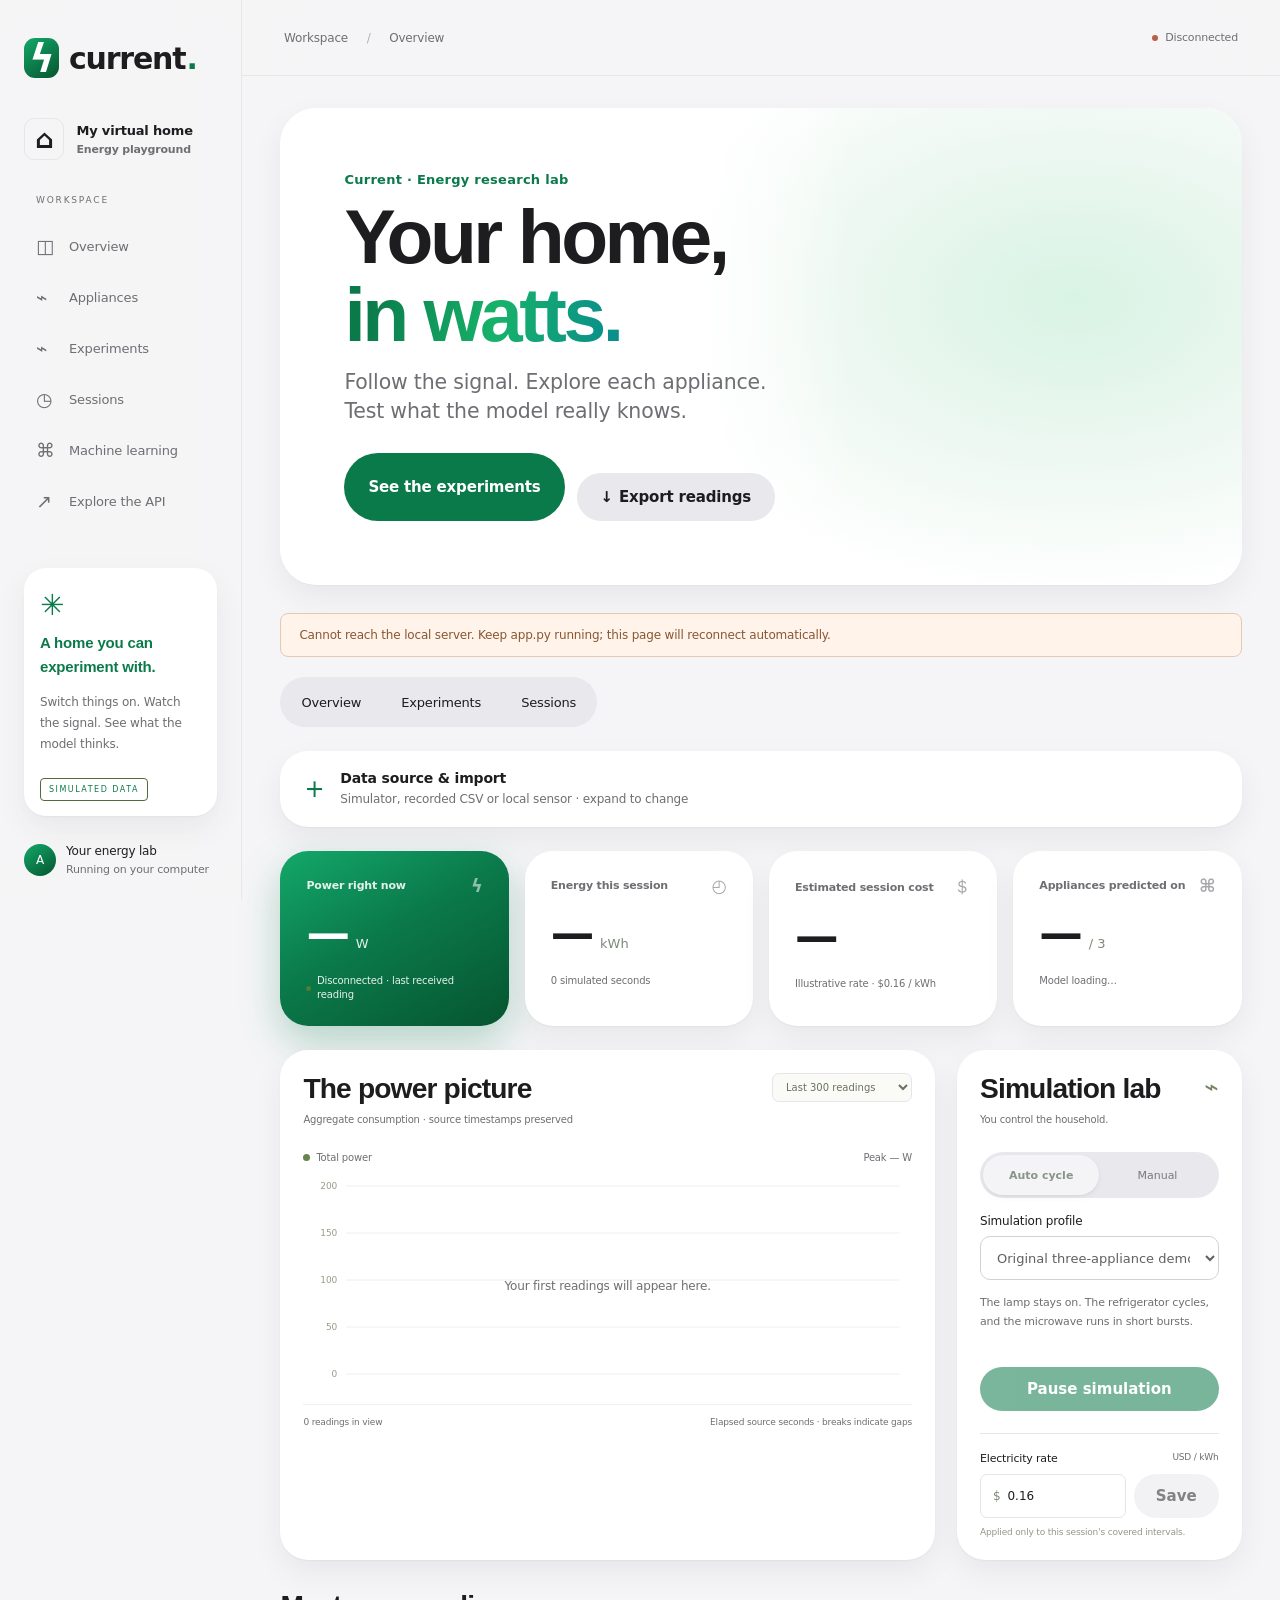
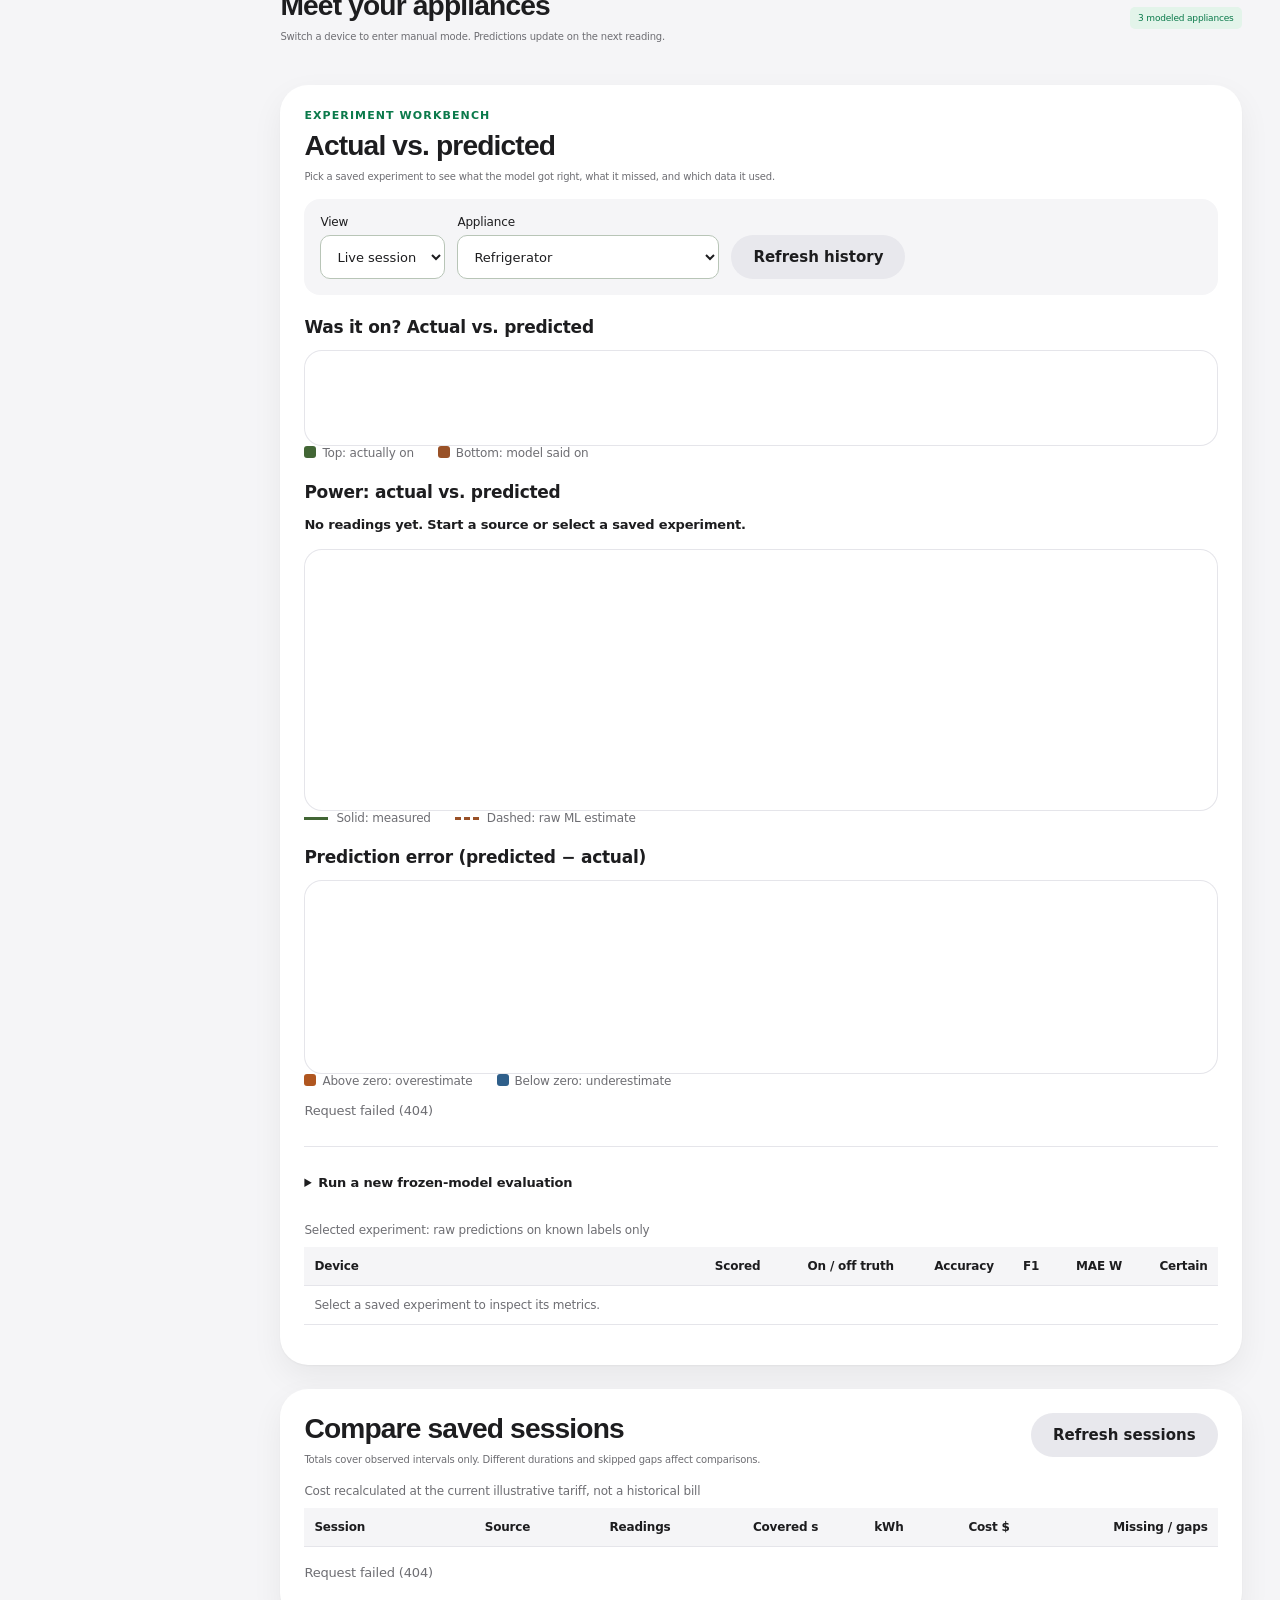
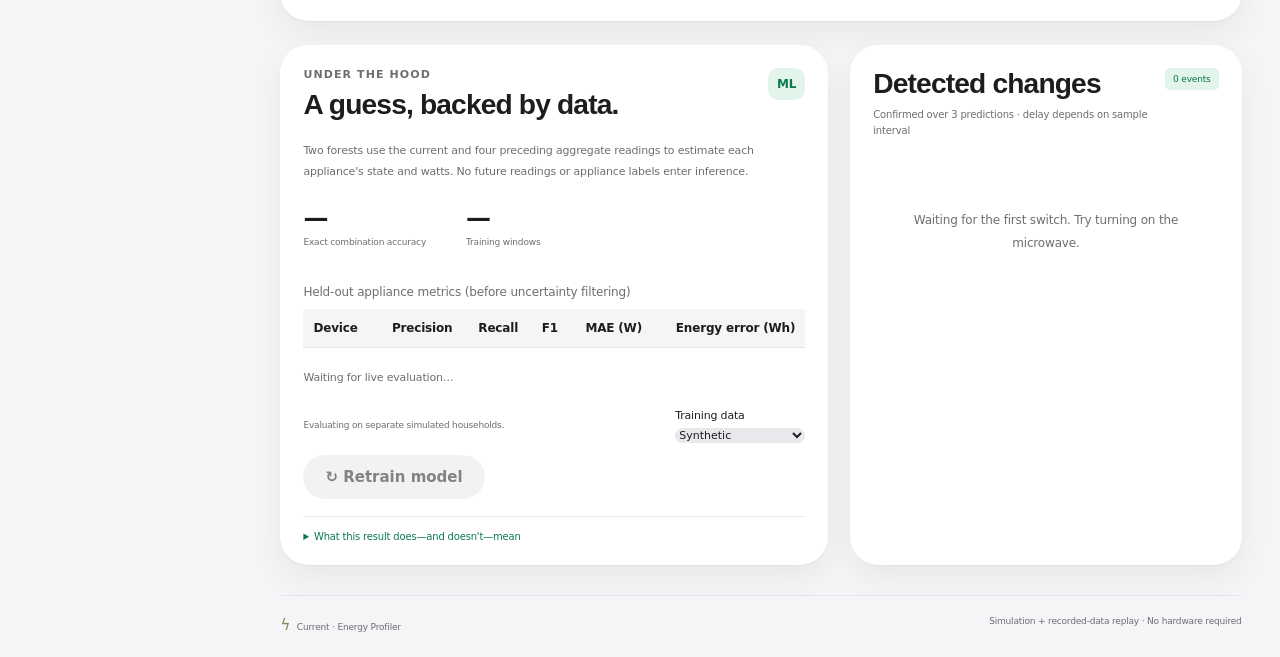
==== commit 17d2122f: "feat: Apple.com-style presentation layer (hero, bento stats, pill controls) Styling-only apple.css l" ====
--- a/static/index.html
+++ b/static/index.html
@@ -3,10 +3,12 @@
   <head>
     <meta charset="UTF-8" />
     <meta name="viewport" content="width=device-width, initial-scale=1" />
-    <meta name="theme-color" content="#101b17" />
+    <meta name="theme-color" content="#f5f5f7" media="(prefers-color-scheme: light)" />
+    <meta name="theme-color" content="#000000" media="(prefers-color-scheme: dark)" />
     <title>Current — Energy Profiler</title>
     <link rel="stylesheet" href="/static/style.css" />
     <link rel="stylesheet" href="/static/fluid.css" />
+    <link rel="stylesheet" href="/static/apple.css" />
     <script src="/static/app.js" defer></script>
     <script src="/static/experiments.js" defer></script>
   </head>
@@ -51,18 +53,17 @@
         <span id="connection" class="connection">Connecting…</span>
       </header>
       <div class="content">
-        <section class="page-heading">
+        <section class="page-heading hero">
+          <div class="hero-art" aria-hidden="true"></div>
           <div>
-            <div class="eyebrow">CURRENT / ENERGY RESEARCH LAB</div>
-            <h1>Your home, in watts.</h1>
+            <div class="eyebrow">Current · Energy research lab</div>
+            <h1>Your home, <em>in watts.</em></h1>
             <p>Follow the signal. Explore each appliance. Test what the model really knows.</p>
-          </div>
-          <a
-            class="button secondary export"
-            href="/api/export.csv"
-            aria-label="Export readings as CSV"
-            >↓ <span>Export readings</span></a
-          >
+            <div class="hero-actions">
+              <a class="button primary" href="#research">See the experiments</a>
+              <a class="button secondary export" href="/api/export.csv" aria-label="Export readings as CSV">↓ <span>Export readings</span></a>
+            </div>
+          </div>
         </section>
         <div id="error" class="error" role="alert" hidden></div>
         <nav class="journey" aria-label="Dashboard sections">
@@ -174,6 +175,7 @@
                 <option value="classic">Original three-appliance demo</option>
                 <option value="realistic">Realistic cycles + background + noise</option>
                 <option value="expanded">Realistic + experimental washer</option>
+                <option value="household">Realistic v2: real-data fridge, microwave + washing machine</option>
               </select>
             </label>
             <p id="mode-description" class="mode-description">
@@ -218,6 +220,17 @@
             <span class="pill">3 modeled appliances</span>
           </div>
           <div class="appliance-grid" id="appliance-cards"></div>
+          <article id="washer-card" class="panel washer-card" hidden aria-live="polite">
+            <img class="device-art" src="/static/img/washing_machine.webp" alt="" onerror="this.hidden = true" />
+            <div class="eyebrow">WASHING MACHINE · SIMULATED, NOT ML-DETECTED</div>
+            <strong id="washer-state">Off</strong>
+            <dl class="result-facts">
+              <div><dt>Phase</dt><dd id="washer-phase">—</dd></div>
+              <div><dt>Measured</dt><dd id="washer-watts">—</dd></div>
+              <div><dt>Cycle time</dt><dd id="washer-minutes">—</dd></div>
+              <div><dt>Model</dt><dd id="washer-model">—</dd></div>
+            </dl>
+          </article>
         </section>
 
         <section class="panel research-panel" id="research" aria-labelledby="research-heading">
--- a/static/fluid.css
+++ b/static/fluid.css
@@ -81,6 +81,8 @@
 .result-facts dd { margin: 2px 0 0; font-size: 1rem; font-weight: 600; color: var(--ink); overflow-wrap: anywhere; font-variant-numeric: tabular-nums; }
 .result-explanation { margin: 14px 0 0; line-height: 1.6; color: var(--ink); max-width: 60rem; }
 .swatch-key span::before { content: none; }
+.washer-card { margin-top: 16px; padding: 20px; }
+.washer-card > strong { display: block; margin: 6px 0 14px; font-size: 1.5rem; font-weight: 650; color: var(--ink); }
 .swatch { display: inline-block; width: 12px; height: 12px; margin-right: 6px; border-radius: 3px; vertical-align: -1px; }
 .swatch.actual { background: #426635; } .swatch.predicted { background: #995127; }
 .swatch.over { background: #b0561f; } .swatch.under { background: #2f5f8a; }
--- a/static/apple.css
+++ b/static/apple.css
@@ -0,0 +1,135 @@
+/* Apple.com-style presentation layer, loaded last. Styling only: markup, data and
+   behaviour stay in index.html / app.js. Remove this file to return to fluid.css. */
+:root {
+  --ink: #1d1d1f;
+  --muted: #6e6e73;
+  --paper: #f5f5f7;
+  --white: #ffffff;
+  --green: #0b7a4b;
+  --green-deep: #06552f;
+  --lime: #e3f4ea;
+  --line: #e5e5ea;
+  --fill: #e8e8ed;
+  --glass: rgba(245, 245, 247, .78);
+  --radius: 28px;
+  --shadow: 0 1px 2px rgba(0, 0, 0, .04), 0 12px 32px rgba(0, 0, 0, .06);
+  --shadow-lift: 0 2px 4px rgba(0, 0, 0, .05), 0 20px 44px rgba(0, 0, 0, .09);
+  --font: -apple-system, BlinkMacSystemFont, 'SF Pro Display', 'SF Pro Text', 'Helvetica Neue', 'Segoe UI', system-ui, sans-serif;
+  -webkit-font-smoothing: antialiased;
+}
+body { background: var(--paper); color: var(--ink); letter-spacing: -.011em; }
+
+/* Navigation: quiet, translucent, content-first. */
+.sidebar { background: var(--glass); border-right: 1px solid rgba(0, 0, 0, .06); }
+.nav-item { border-radius: 12px; font-weight: 500; }
+.nav-item:hover, .nav-item:focus-visible { background: rgba(0, 0, 0, .05); color: var(--ink); }
+.brand-mark, .avatar { background: linear-gradient(145deg, #13a86a, var(--green-deep)); }
+.side-note { background: var(--white); border: 0; box-shadow: var(--shadow); border-radius: 22px; }
+.topbar { background: var(--glass); border-bottom: 1px solid rgba(0, 0, 0, .06); }
+.content { max-width: 1320px; padding-inline: clamp(16px, 3vw, 40px); }
+
+/* Hero: one big idea, big type, an image with room to breathe. */
+.page-heading.hero {
+  position: relative; overflow: hidden; isolation: isolate;
+  display: grid; grid-template-columns: minmax(0, 1.1fr) minmax(0, .9fr); align-items: center; gap: 24px;
+  min-height: 360px; margin-bottom: 28px; padding: clamp(28px, 5vw, 64px);
+  border-radius: 36px; background: var(--white); box-shadow: var(--shadow);
+}
+.hero-art {
+  position: absolute; inset: 0 0 0 42%; z-index: -1;
+  background: url('/static/img/hero.webp') center / cover no-repeat,
+              radial-gradient(120% 90% at 70% 40%, #d8f3e4 0%, #eef8f2 38%, var(--white) 70%);
+  -webkit-mask-image: linear-gradient(90deg, transparent 0%, #000 30%);
+          mask-image: linear-gradient(90deg, transparent 0%, #000 30%);
+}
+.page-heading.hero .eyebrow { color: var(--green); font-weight: 600; letter-spacing: .02em; font-size: .8125rem; }
+.page-heading.hero h1 {
+  margin: 10px 0 14px; font-size: clamp(2.6rem, 6vw, 5rem); font-weight: 700; letter-spacing: -.045em; line-height: 1.02;
+}
+.page-heading.hero h1 em {
+  font-style: normal;
+  background: linear-gradient(100deg, #0b7a4b 10%, #17b26a 55%, #0a8f8a 95%);
+  -webkit-background-clip: text; background-clip: text; color: transparent;
+}
+.page-heading.hero p { font-size: clamp(1.05rem, 1.6vw, 1.3rem); line-height: 1.45; color: var(--muted); max-width: 30rem; }
+.hero-actions { display: flex; flex-wrap: wrap; gap: 12px; margin-top: 26px; }
+
+/* Surfaces: borderless white cards with soft depth. */
+.panel, .stat, .appliance-card, .result-summary, .source-panel {
+  border: 0; border-radius: var(--radius); background: var(--white); box-shadow: var(--shadow);
+}
+.result-summary { background: var(--paper); box-shadow: none; }
+.panel, .stat, .appliance-card { transition: box-shadow 220ms ease, transform 220ms ease; }
+@media (hover: hover) and (prefers-reduced-motion: no-preference) {
+  .stat:hover, .appliance-card:hover { box-shadow: var(--shadow-lift); transform: translateY(-2px); }
+}
+.panel-heading h2, .section-heading h2 { font-size: clamp(1.4rem, 2.2vw, 1.9rem); font-weight: 700; letter-spacing: -.03em; }
+.chart-title { font-size: 1.0625rem; font-weight: 650; letter-spacing: -.015em; }
+
+/* Bento stats: large numbers, hero tile in brand green. */
+.stats { gap: 16px; }
+.stat { padding: 24px 26px; }
+.stat-number { font-size: clamp(2.2rem, 3.4vw, 3rem); font-weight: 700; letter-spacing: -.05em; }
+.stat.primary { background: linear-gradient(150deg, #13a86a 0%, var(--green) 45%, var(--green-deep) 100%); box-shadow: 0 16px 40px rgba(11, 122, 75, .28); }
+.stat-label { font-weight: 600; }
+
+/* Controls: Apple-style pills and segmented controls. */
+.button { border: 0; border-radius: 980px; font-weight: 600; font-size: .9375rem; min-height: 44px; padding: 11px 22px; }
+.dark, .button.primary { background: var(--green); color: #fff; }
+.dark:hover, .button.primary:hover { background: var(--green-deep); }
+.secondary { background: var(--fill); color: var(--ink); border: 0; }
+.secondary:hover { background: #dcdce1; }
+.journey, .mode-switch { background: var(--fill); border: 0; padding: 3px; }
+.journey a, .mode-switch button { color: var(--ink); font-weight: 500; }
+.journey a:hover, .journey a:focus-visible { background: rgba(255, 255, 255, .7); color: var(--ink); }
+.mode-switch button[aria-pressed=true] { background: var(--white); box-shadow: 0 1px 3px rgba(0, 0, 0, .12), 0 3px 8px rgba(0, 0, 0, .06); }
+select, input { border: 0; background-color: var(--fill); border-radius: 12px; color: var(--ink); }
+.research-panel .source-controls { background: var(--paper); border: 0; }
+.pill, .model-badge, .device-icon, .per-device span { background: var(--lime); color: var(--green); }
+
+/* Appliance cards: illustration first, like a product tile. */
+.appliance-card { padding: 22px; }
+.device-art { display: block; width: 100%; aspect-ratio: 16 / 10; object-fit: contain; margin: 4px 0 10px; border-radius: 18px; background: var(--paper); }
+.device-art[hidden] { display: none; }
+.washer-card { padding: 26px; }
+.washer-card > strong { font-size: 2rem; letter-spacing: -.04em; }
+
+/* Evidence stays calm: charts on white, tables with hairlines. */
+.research-chart, #comparison-chart { border-radius: 18px; box-shadow: inset 0 0 0 1px var(--line); }
+.metrics-table th { background: var(--paper); font-weight: 600; }
+.data-badge.real { background: var(--green); }
+.data-badge.synthetic { background: #6e3fa3; }
+
+@media (max-width: 900px) {
+  .page-heading.hero { grid-template-columns: 1fr; min-height: 0; padding-bottom: 220px; }
+  .hero-art { inset: auto 0 0 0; height: 240px; -webkit-mask-image: linear-gradient(180deg, transparent 0%, #000 35%); mask-image: linear-gradient(180deg, transparent 0%, #000 35%); }
+}
+@media (max-width: 700px) {
+  .page-heading.hero { border-radius: 26px; }
+  .panel, .stat, .appliance-card { border-radius: 22px; }
+}
+
+@media (prefers-color-scheme: dark) {
+  :root {
+    --ink: #f5f5f7; --muted: #a1a1a6; --paper: #000000; --white: #1c1c1e; --green: #30d158; --green-deep: #0b7a4b;
+    --lime: #1e3a2a; --line: #38383a; --fill: #2c2c2e; --glass: rgba(22, 22, 23, .78);
+    --shadow: 0 1px 2px rgba(0, 0, 0, .4), 0 12px 32px rgba(0, 0, 0, .35);
+    --shadow-lift: 0 2px 4px rgba(0, 0, 0, .5), 0 20px 44px rgba(0, 0, 0, .45);
+  }
+  .hero-art { background: url('/static/img/hero.webp') center / cover no-repeat, radial-gradient(120% 90% at 70% 40%, #0f3b27 0%, #0b1f16 45%, var(--white) 75%); }
+  .stat.primary, .dark, .button.primary { background: linear-gradient(150deg, #1f9d5c, #0b7a4b 60%, #06552f); color: #fff; }
+  .secondary:hover { background: #3a3a3c; }
+  .mode-switch button[aria-pressed=true] { background: #636366; color: #fff; }
+  .journey a:hover, .journey a:focus-visible { background: #3a3a3c; }
+  .pill, .model-badge, .device-icon, .per-device span { color: #7ee2a8; }
+  .data-badge.real { background: #1f7a4a; }
+  .data-badge.synthetic { background: #7d52a3; }
+}
+@media (prefers-reduced-transparency: reduce), (prefers-contrast: more) {
+  .sidebar, .topbar { background: var(--paper); }
+  .panel, .stat, .appliance-card { box-shadow: none; outline: 1px solid var(--line); }
+}
+@media (prefers-reduced-motion: reduce) {
+  .stat:hover, .appliance-card:hover { transform: none; }
+}
+.hero-actions .button { min-height: 48px; padding: 12px 24px; display: inline-flex; align-items: center; gap: 6px; }
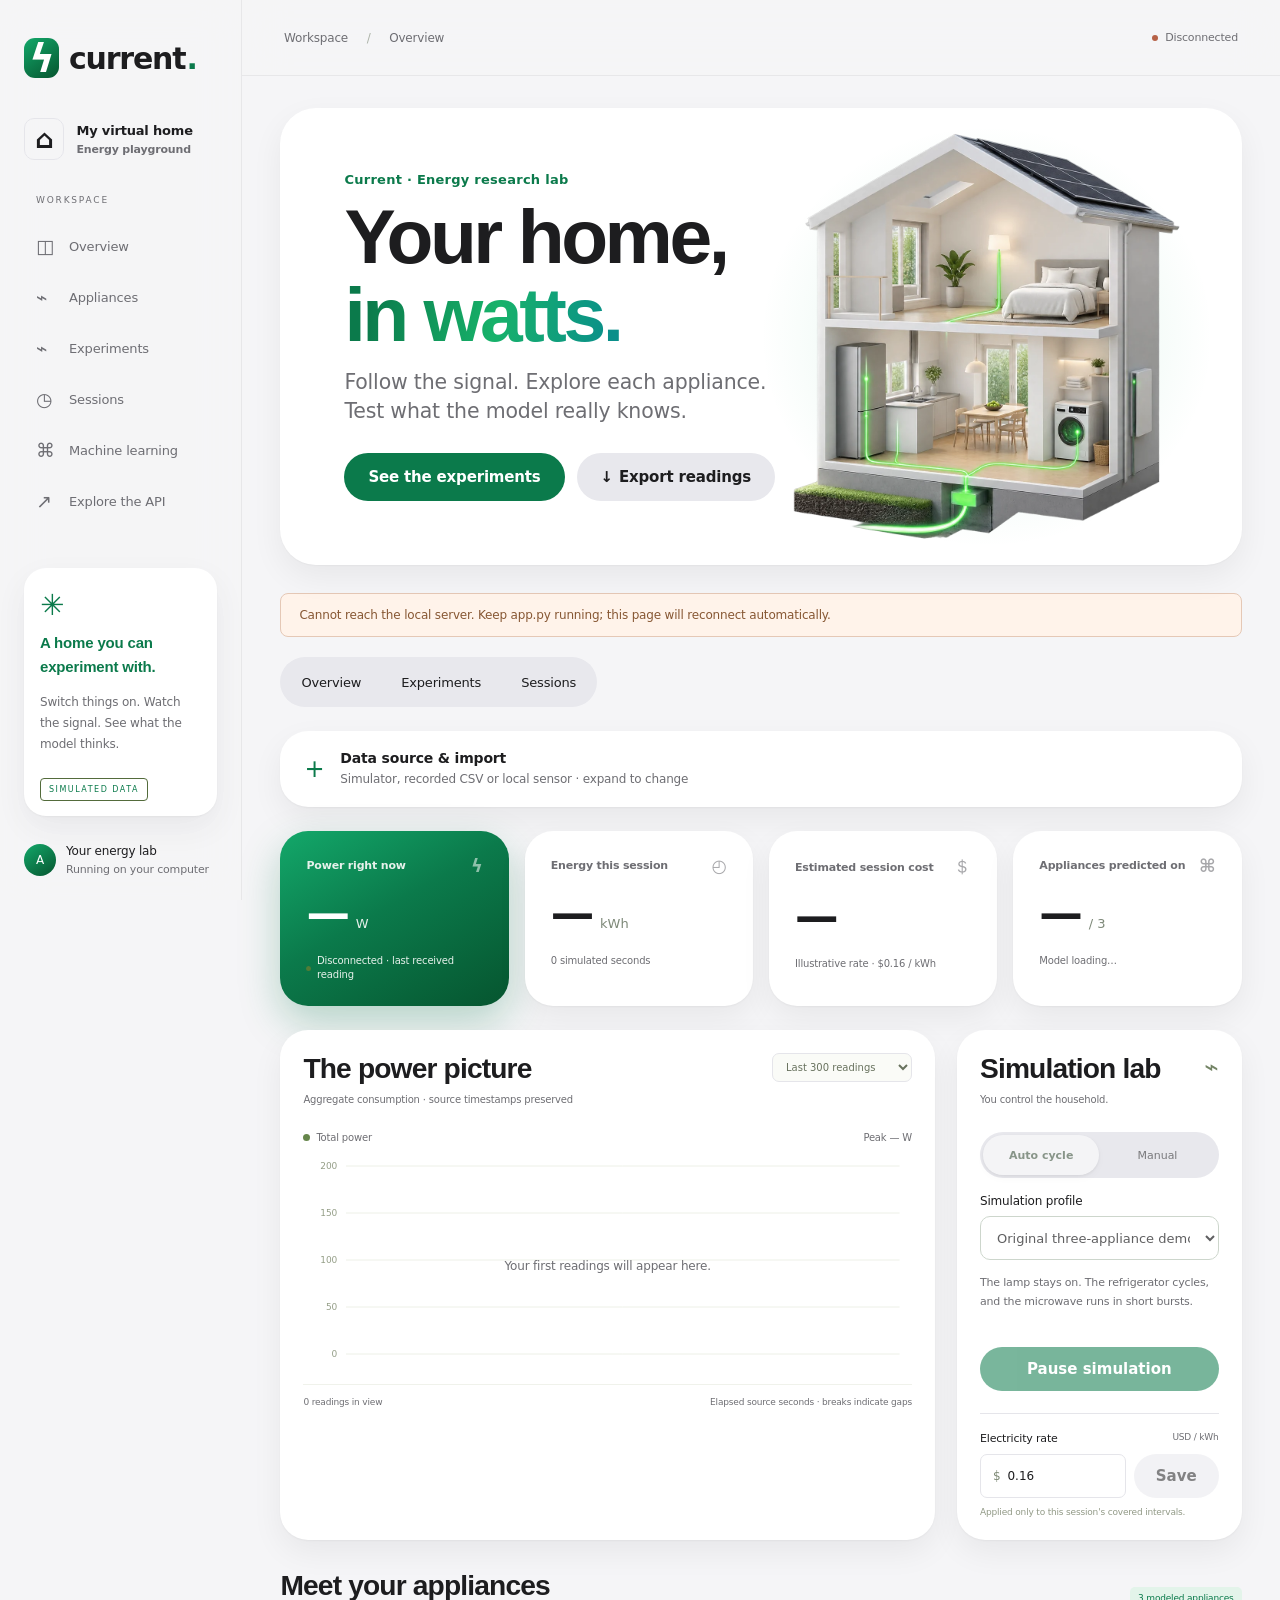
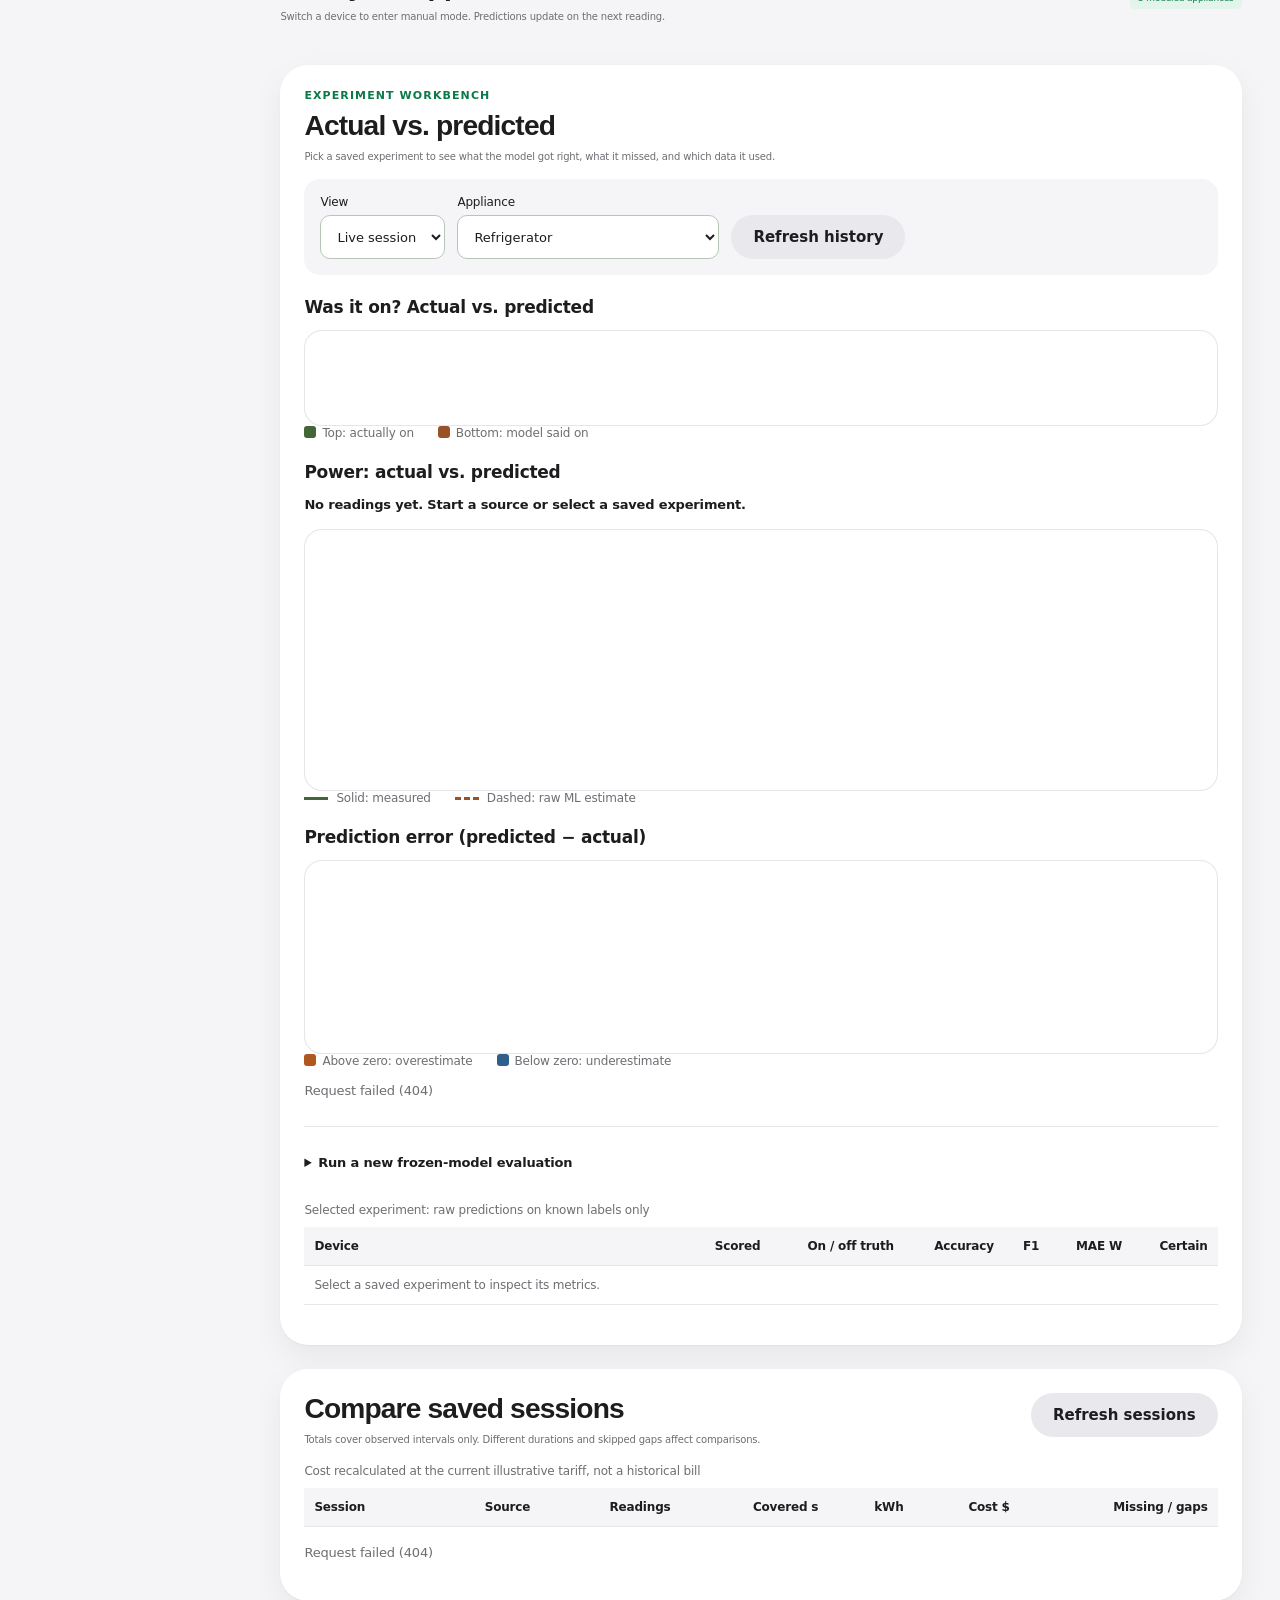
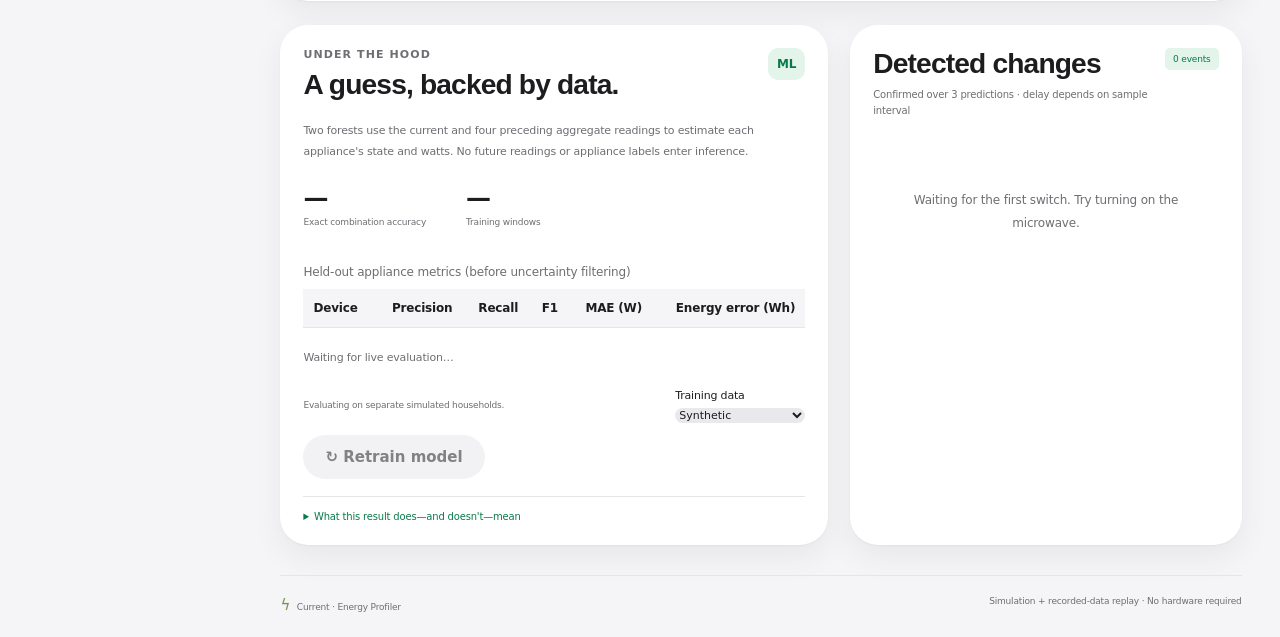
==== commit 5102908d: "feat: dashboard motion: energy flows through the hero house, one-time entrance Reuses an alpha matte" ====
--- a/static/index.html
+++ b/static/index.html
@@ -9,6 +9,7 @@
     <link rel="stylesheet" href="/static/style.css" />
     <link rel="stylesheet" href="/static/fluid.css" />
     <link rel="stylesheet" href="/static/apple.css" />
+    <script>if (!matchMedia('(prefers-reduced-motion: reduce)').matches) document.documentElement.classList.add('intro');</script>
     <script src="/static/app.js" defer></script>
     <script src="/static/experiments.js" defer></script>
   </head>
@@ -55,6 +56,7 @@
       <div class="content">
         <section class="page-heading hero">
           <div class="hero-art" aria-hidden="true"></div>
+          <div class="hero-art hero-flow" aria-hidden="true"></div>
           <div>
             <div class="eyebrow">Current · Energy research lab</div>
             <h1>Your home, <em>in watts.</em></h1>
--- a/static/apple.css
+++ b/static/apple.css
@@ -36,11 +36,10 @@
   border-radius: 36px; background: var(--white); box-shadow: var(--shadow);
 }
 .hero-art {
-  position: absolute; inset: 0 0 0 42%; z-index: -1;
-  background: url('/static/img/hero.webp') center / cover no-repeat,
-              radial-gradient(120% 90% at 70% 40%, #d8f3e4 0%, #eef8f2 38%, var(--white) 70%);
-  -webkit-mask-image: linear-gradient(90deg, transparent 0%, #000 30%);
-          mask-image: linear-gradient(90deg, transparent 0%, #000 30%);
+  /* Transparent Higgsfield render (static/img/hero.webp) over a soft green glow; the glow alone is the fallback. */
+  position: absolute; inset: 4% 3% 4% 50%; z-index: -1;
+  background: url('/static/img/hero.webp') center / contain no-repeat,
+              radial-gradient(closest-side, rgba(23, 178, 106, .16), transparent);
 }
 .page-heading.hero .eyebrow { color: var(--green); font-weight: 600; letter-spacing: .02em; font-size: .8125rem; }
 .page-heading.hero h1 {
@@ -89,7 +88,8 @@
 
 /* Appliance cards: illustration first, like a product tile. */
 .appliance-card { padding: 22px; }
-.device-art { display: block; width: 100%; aspect-ratio: 16 / 10; object-fit: contain; margin: 4px 0 10px; border-radius: 18px; background: var(--paper); }
+.device-art { display: block; width: 100%; aspect-ratio: 16 / 10; object-fit: contain; padding: 14px; margin: 4px 0 12px; border-radius: 20px; background: var(--paper); }
+.washer-card .device-art { max-width: 280px; }
 .device-art[hidden] { display: none; }
 .washer-card { padding: 26px; }
 .washer-card > strong { font-size: 2rem; letter-spacing: -.04em; }
@@ -102,7 +102,7 @@
 
 @media (max-width: 900px) {
   .page-heading.hero { grid-template-columns: 1fr; min-height: 0; padding-bottom: 220px; }
-  .hero-art { inset: auto 0 0 0; height: 240px; -webkit-mask-image: linear-gradient(180deg, transparent 0%, #000 35%); mask-image: linear-gradient(180deg, transparent 0%, #000 35%); }
+  .hero-art { inset: auto 0 12px 0; height: 220px; }
 }
 @media (max-width: 700px) {
   .page-heading.hero { border-radius: 26px; }
@@ -116,7 +116,7 @@
     --shadow: 0 1px 2px rgba(0, 0, 0, .4), 0 12px 32px rgba(0, 0, 0, .35);
     --shadow-lift: 0 2px 4px rgba(0, 0, 0, .5), 0 20px 44px rgba(0, 0, 0, .45);
   }
-  .hero-art { background: url('/static/img/hero.webp') center / cover no-repeat, radial-gradient(120% 90% at 70% 40%, #0f3b27 0%, #0b1f16 45%, var(--white) 75%); }
+  .hero-art { background: url('/static/img/hero.webp') center / contain no-repeat, radial-gradient(closest-side, rgba(48, 209, 88, .2), transparent); }
   .stat.primary, .dark, .button.primary { background: linear-gradient(150deg, #1f9d5c, #0b7a4b 60%, #06552f); color: #fff; }
   .secondary:hover { background: #3a3a3c; }
   .mode-switch button[aria-pressed=true] { background: #636366; color: #fff; }
@@ -132,4 +132,49 @@
 @media (prefers-reduced-motion: reduce) {
   .stat:hover, .appliance-card:hover { transform: none; }
 }
-.hero-actions .button { min-height: 48px; padding: 12px 24px; display: inline-flex; align-items: center; gap: 6px; }
+.hero-actions .button { min-height: 48px; padding: 12px 24px; display: inline-flex; align-items: center; gap: 6px; white-space: nowrap; }
+.washer-card:not([hidden]) { display: grid; grid-template-columns: minmax(0, 260px) 1fr; column-gap: 32px; align-items: center; }
+.washer-card .device-art { grid-row: 1 / span 3; margin: 0; }
+.washer-card > :not(.device-art) { grid-column: 2; }
+@media (max-width: 700px) {
+  .washer-card:not([hidden]) { grid-template-columns: 1fr; }
+  .washer-card .device-art { grid-row: auto; margin-bottom: 12px; }
+  .washer-card > :not(.device-art) { grid-column: 1; }
+}
+@media (prefers-color-scheme: dark) {
+  .page-heading.hero h1 em { background-image: linear-gradient(100deg, #30d158 10%, #66e39a 55%, #40c8e0 95%); }
+}
+.hero-actions { align-items: center; }
+.hero-actions .export { margin-top: 0; padding: 12px 24px; font-size: .9375rem; }
+.hero-actions .export span { display: inline; }
+@media (max-width: 900px) { .page-heading.hero { padding-bottom: 250px; } }
+
+/* Motion (2026-10): energy flows through the hero house; the page enters once. Charts and numbers stay still. */
+.hero-art.hero-flow {
+  background: url('/static/img/hero-lines.webp') center / contain no-repeat;
+  filter: drop-shadow(0 0 6px rgba(48, 209, 88, .85)) brightness(1.25);
+  -webkit-mask-image: linear-gradient(to top, transparent 0%, #000 12%, #000 22%, transparent 34%);
+          mask-image: linear-gradient(to top, transparent 0%, #000 12%, #000 22%, transparent 34%);
+  -webkit-mask-size: 100% 300%; mask-size: 100% 300%;
+  -webkit-mask-repeat: no-repeat; mask-repeat: no-repeat;
+  animation: energy-flow 3.6s linear infinite;
+}
+@keyframes energy-flow {
+  from { -webkit-mask-position: 0 0%; mask-position: 0 0%; }
+  to { -webkit-mask-position: 0 100%; mask-position: 0 100%; }
+}
+.intro .page-heading.hero > div:not(.hero-art) > * { animation: enter .9s cubic-bezier(.16, 1, .3, 1) backwards; }
+.intro .page-heading.hero > div:not(.hero-art) > :nth-child(2) { animation-delay: .08s; }
+.intro .page-heading.hero > div:not(.hero-art) > :nth-child(3) { animation-delay: .16s; }
+.intro .page-heading.hero > div:not(.hero-art) > :nth-child(4) { animation-delay: .24s; }
+.intro .hero-art { animation: enter 1.2s cubic-bezier(.16, 1, .3, 1) .1s backwards; }
+.intro .hero-art.hero-flow { animation: enter 1.2s cubic-bezier(.16, 1, .3, 1) .1s backwards, energy-flow 3.6s linear 1.3s infinite; }
+.intro .stats .stat { animation: enter .8s cubic-bezier(.16, 1, .3, 1) backwards; }
+.intro .stats .stat:nth-child(1) { animation-delay: .35s; }
+.intro .stats .stat:nth-child(2) { animation-delay: .42s; }
+.intro .stats .stat:nth-child(3) { animation-delay: .49s; }
+.intro .stats .stat:nth-child(4) { animation-delay: .56s; }
+@keyframes enter { from { opacity: 0; transform: translateY(14px) scale(.98); } }
+@media (prefers-reduced-motion: reduce) {
+  .hero-art.hero-flow { -webkit-mask-image: none; mask-image: none; opacity: .5; animation: none; }
+}
